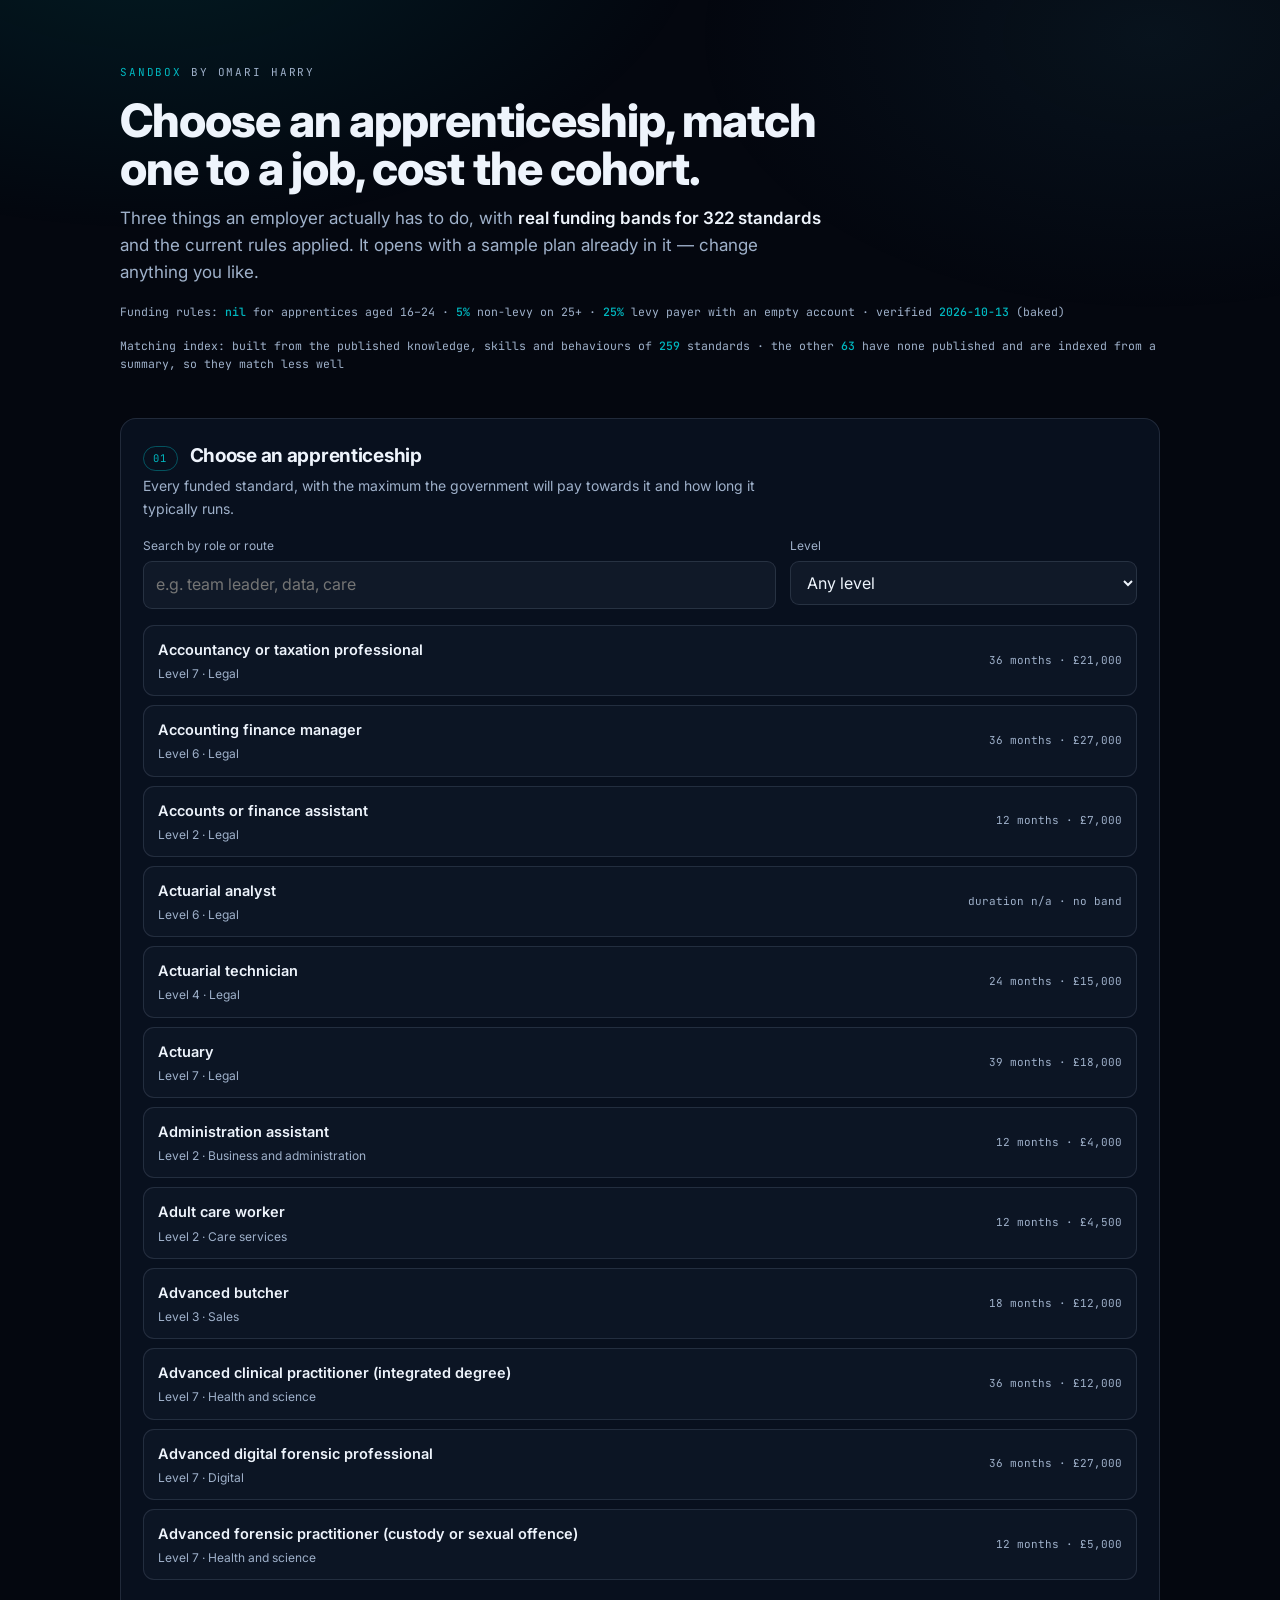
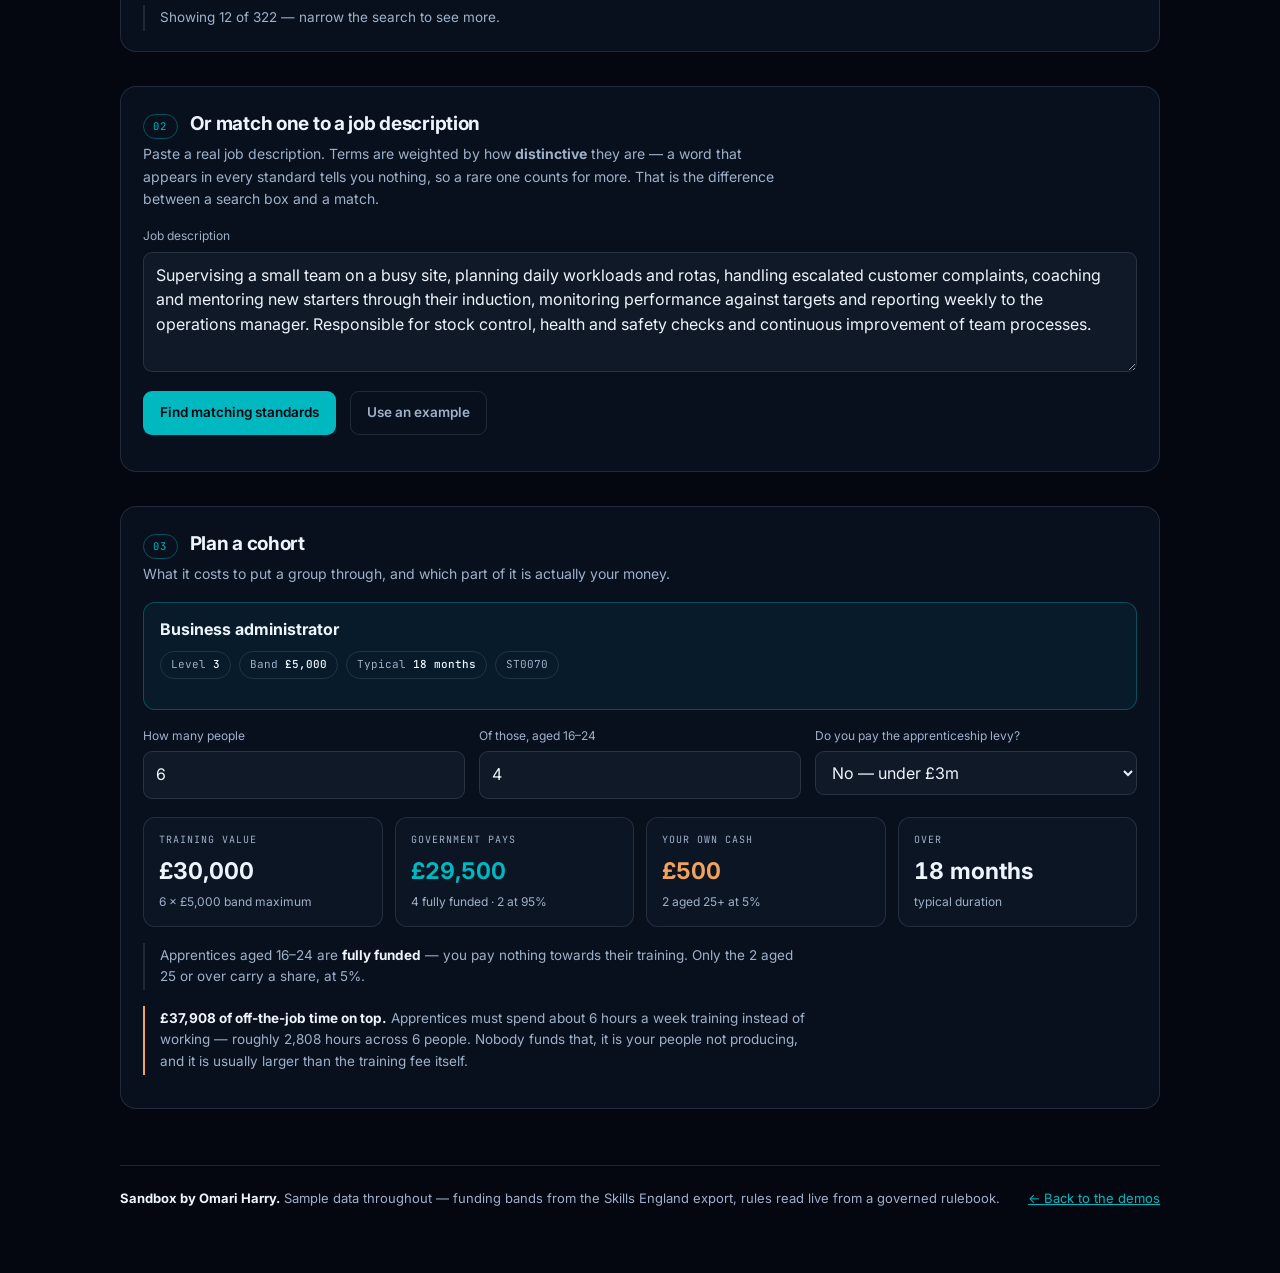
==== sandbox/index.html @ ca0d768c "Sandbox by Omari Harry — choose an apprenticeship, match a JD, cost a cohort Forked from Fundable's " ====
<!doctype html>
<html lang="en-GB">
<head>
<meta charset="utf-8">
<meta name="viewport" content="width=device-width,initial-scale=1">
<title>Sandbox by Omari Harry — choose, match and cost an apprenticeship</title>
<meta name="description" content="Pick an apprenticeship standard, match one to a job description, and cost a cohort. Loaded with sample data — change anything.">
<link rel="icon" href="../assets/fundable-favicon.svg">
<link rel="preconnect" href="https://fonts.googleapis.com">
<link rel="preconnect" href="https://fonts.gstatic.com" crossorigin>
<link href="https://fonts.googleapis.com/css2?family=Inter:wght@300;400;500;600;700;800&family=JetBrains+Mono:wght@400;500&display=swap" rel="stylesheet">
<style>
:root{
  --bg:#04070f; --navy:#0b1426; --cyan:#00B8C0; --cyan-soft:#5fe0e6;
  --blue:#2f7d9c; --ink:#eef4fc; --muted:#9fb1ca; --warm:#f0a35c;
  --line:rgba(159,177,202,.16); --card:rgba(11,20,38,.7);
  --mono:'JetBrains Mono',ui-monospace,Menlo,Consolas,monospace;
}
*{box-sizing:border-box}
body{margin:0;background:var(--bg);color:var(--ink);line-height:1.6;
  font-family:Inter,system-ui,-apple-system,'Segoe UI',sans-serif;-webkit-font-smoothing:antialiased}
body::before{content:'';position:fixed;inset:0;pointer-events:none;z-index:0;
  background:radial-gradient(900px 520px at 12% -10%,rgba(0,184,192,.12),transparent 62%),
             radial-gradient(760px 460px at 90% 4%,rgba(47,125,156,.1),transparent 60%)}
.wrap{position:relative;z-index:1;max-width:1080px;margin:0 auto;padding:0 20px}
a{color:var(--cyan)}

header{padding:64px 0 10px}
.eyebrow{font-family:var(--mono);font-size:11px;letter-spacing:.17em;text-transform:uppercase;
  color:var(--cyan);margin:0 0 14px}
h1{margin:0 0 12px;font-size:clamp(30px,4.8vw,46px);line-height:1.06;font-weight:800;
  letter-spacing:-.02em;text-wrap:balance}
.lede{margin:0;max-width:64ch;color:var(--muted);font-size:clamp(15px,1.8vw,17px)}
.lede b{color:var(--ink);font-weight:600}
.ruleline{margin:16px 0 0;font-family:var(--mono);font-size:11.5px;color:var(--muted)}
.ruleline b{color:var(--cyan);font-weight:500}

.step{margin:34px 0 0;border:1px solid var(--line);border-radius:16px;background:var(--card);
  padding:22px 22px 20px}
.step-h{display:flex;align-items:baseline;gap:12px;margin:0 0 4px;flex-wrap:wrap}
.step-n{font-family:var(--mono);font-size:10.5px;letter-spacing:.12em;color:var(--cyan);
  border:1px solid rgba(0,184,192,.4);border-radius:999px;padding:3px 9px;white-space:nowrap}
.step-h h2{margin:0;font-size:19px;font-weight:700;letter-spacing:-.015em}
.step-sub{margin:0 0 16px;color:var(--muted);font-size:14px;max-width:72ch}

label{display:block;font-size:12px;color:var(--muted);margin:0 0 6px}
input,select,textarea{font:inherit;color:var(--ink);background:rgba(159,177,202,.06);
  border:1px solid var(--line);border-radius:9px;padding:10px 12px;width:100%}
input:focus,select:focus,textarea:focus{outline:2px solid var(--cyan);outline-offset:-1px}
textarea{min-height:120px;resize:vertical;line-height:1.55}
select option{background:var(--navy)}
.row{display:flex;gap:14px;flex-wrap:wrap}
.row>*{flex:1 1 180px}
.btn{font:inherit;font-size:13.5px;font-weight:600;cursor:pointer;border-radius:9px;
  padding:10px 16px;border:1px solid transparent;background:var(--cyan);color:#04070f;width:auto}
.btn:hover{filter:brightness(1.12)}
.btn.ghost{background:none;color:var(--muted);border-color:var(--line)}
.btn.ghost:hover{color:var(--cyan);border-color:var(--cyan)}
:focus-visible{outline:2px solid var(--cyan);outline-offset:2px}

.hits{list-style:none;margin:16px 0 0;padding:0;display:flex;flex-direction:column;gap:9px}
.hit{border:1px solid var(--line);border-radius:11px;padding:12px 14px;background:rgba(159,177,202,.03);
  display:flex;gap:14px;align-items:center;cursor:pointer;text-align:left;width:100%;color:inherit;font:inherit}
.hit:hover{border-color:rgba(0,184,192,.5)}
.hit.on{border-color:var(--cyan);background:rgba(0,184,192,.09)}
.hit .rank{font-family:var(--mono);font-size:11px;color:var(--cyan);width:22px;flex:0 0 auto}
.hit .nm{flex:1;font-weight:600;font-size:14.5px}
.hit .mt{font-family:var(--mono);font-size:11px;color:var(--muted);text-align:right;flex:0 0 auto}
.hit .why{display:block;font-weight:400;font-size:12px;color:var(--muted);margin-top:3px}

.chosen{margin-top:16px;border:1px solid rgba(0,184,192,.34);border-radius:12px;
  background:rgba(0,184,192,.07);padding:14px 16px}
.chosen .t{font-size:16px;font-weight:700}
.chips{display:flex;flex-wrap:wrap;gap:8px;margin-top:9px;padding:0;list-style:none}
.chips li{font-family:var(--mono);font-size:11px;color:var(--muted);border:1px solid var(--line);
  border-radius:999px;padding:4px 10px}
.chips li b{color:var(--ink);font-weight:500}

.figs{display:grid;gap:12px;grid-template-columns:repeat(auto-fit,minmax(160px,1fr));margin-top:18px}
.fig{border:1px solid var(--line);border-radius:12px;padding:14px 15px;background:rgba(159,177,202,.03)}
.fig .k{font-family:var(--mono);font-size:10px;letter-spacing:.1em;text-transform:uppercase;color:var(--muted)}
.fig .v{font-size:23px;font-weight:700;margin-top:5px;font-variant-numeric:tabular-nums}
.fig .s{font-size:12px;color:var(--muted);margin-top:3px}
.fig.cash .v{color:var(--warm)}
.fig.fund .v{color:var(--cyan)}

.note{margin-top:16px;border-left:2px solid var(--line);padding:2px 0 2px 15px;
  color:var(--muted);font-size:13.5px;max-width:74ch}
.note b{color:var(--ink)}
.warn{border-left-color:var(--warm)}
footer{margin:56px 0 64px;padding-top:22px;border-top:1px solid var(--line);
  color:var(--muted);font-size:13px;display:flex;gap:16px;flex-wrap:wrap;justify-content:space-between}
@media (max-width:620px){header{padding:40px 0 6px}.row>*{flex:1 1 100%}}
@media (prefers-reduced-motion:reduce){*{transition:none!important}}
</style>
</head>
<body>
<div class="wrap">

<header>
  <p class="eyebrow">Sandbox <span style="color:var(--muted)">by Omari Harry</span></p>
  <h1>Choose an apprenticeship, match one to a job, cost the cohort.</h1>
  <p class="lede">Three things an employer actually has to do, with <b>real funding bands for
  322 standards</b> and the current rules applied. It opens with a sample plan already in it —
  change anything you like.</p>
  <p class="ruleline" id="ruleline">Loading the funding rulebook…</p>
  <p class="ruleline" id="idxline"></p>
</header>

<!-- ───────────────────────── 1 ───────────────────────── -->
<section class="step">
  <div class="step-h"><span class="step-n">01</span><h2>Choose an apprenticeship</h2></div>
  <p class="step-sub">Every funded standard, with the maximum the government will pay towards it
  and how long it typically runs.</p>
  <div class="row">
    <div style="flex:2 1 300px">
      <label for="q">Search by role or route</label>
      <input id="q" type="search" placeholder="e.g. team leader, data, care" autocomplete="off">
    </div>
    <div>
      <label for="lvl">Level</label>
      <select id="lvl"><option value="">Any level</option></select>
    </div>
  </div>
  <ul class="hits" id="browse"></ul>
</section>

<!-- ───────────────────────── 2 ───────────────────────── -->
<section class="step">
  <div class="step-h"><span class="step-n">02</span><h2>Or match one to a job description</h2></div>
  <p class="step-sub">Paste a real job description. Terms are weighted by how
  <b>distinctive</b> they are — a word that appears in every standard tells you nothing, so a rare
  one counts for more. That is the difference between a search box and a match.</p>
  <label for="jd">Job description</label>
  <textarea id="jd" spellcheck="false"></textarea>
  <div class="row" style="margin-top:12px;flex:0">
    <button class="btn" id="go" style="flex:0 0 auto">Find matching standards</button>
    <button class="btn ghost" id="eg" style="flex:0 0 auto">Use an example</button>
  </div>
  <ul class="hits" id="matches"></ul>
  <p class="note" id="jdnote" style="display:none"></p>
</section>

<!-- ───────────────────────── 3 ───────────────────────── -->
<section class="step">
  <div class="step-h"><span class="step-n">03</span><h2>Plan a cohort</h2></div>
  <p class="step-sub">What it costs to put a group through, and which part of it is actually
  your money.</p>
  <div class="chosen" id="chosen"></div>
  <div class="row" style="margin-top:16px">
    <div>
      <label for="n">How many people</label>
      <input id="n" type="number" min="1" max="200" value="6">
    </div>
    <div>
      <label for="young">Of those, aged 16&ndash;24</label>
      <input id="young" type="number" min="0" max="200" value="4">
    </div>
    <div>
      <label for="payer">Do you pay the apprenticeship levy?</label>
      <select id="payer">
        <option value="levy">Yes &mdash; pay bill over &pound;3m</option>
        <option value="nonlevy" selected>No &mdash; under &pound;3m</option>
      </select>
    </div>
  </div>
  <div class="figs" id="figs"></div>
  <p class="note" id="split"></p>
  <p class="note warn" id="otj"></p>
</section>

<footer>
  <span><b style="color:var(--ink)">Sandbox by Omari Harry.</b> Sample data throughout — funding bands from the Skills England export, rules read live from a governed rulebook.</span>
  <span><a href="../index.html">&larr; Back to the demos</a></span>
</footer>

</div>

<script>
/* ═══════════════════════════════════════════════════════════════════════════
   Three exhibits over one dataset. The standards are baked (they change
   annually); the FUNDING RULES are fetched from the governed rulebook every
   load, because those change with legislation and a figure baked into a page
   is a figure that goes quietly wrong. If the fetch fails the app says which
   numbers it is using rather than pretending.
   ═════════════════════════════════════════════════════════════════════════ */
var $ = function (id) { return document.getElementById(id); };
var fmt = function (n) { return '£' + Math.round(n).toLocaleString('en-GB'); };
var esc = function (s) { return String(s == null ? '' : s)
  .replace(/&/g,'&amp;').replace(/</g,'&lt;').replace(/>/g,'&gt;').replace(/"/g,'&quot;'); };

var STD = [], BY = {}, chosenRef = null;

/* ── funding rules ───────────────────────────────────────────────────────── */
var RULES_URL = 'https://raw.githubusercontent.com/ACGroup21/ACGroup21-ac-funding-data/main/funding-rules.json';
var R = {                       /* offline fallback, verified 2026-10-13 */
  nonLevy25: 0.05,              /* non-levy, apprentice 25+            r.213.2 */
  levyShort25: 0.25,            /* levy payer out of funds, 25+        r.213.1 */
  fullyFundedToAge: 24,         /* nil for 16-24, whoever you are      r.214   */
  asOf: '2026-10-13', src: 'baked'
};

fetch(RULES_URL).then(function (r) { return r.json(); }).then(function (c) {
  var g = function (p) { return p.split('.').reduce(function (a, k) { return a == null ? a : a[k]; }, c); };
  var nl = g('coInvest.employerNonLevyFrom.value'),
      ls = g('coInvest.employerFrom.value'),
      ff = g('coInvest.fullyFundedToAge.value');
  if (isFinite(nl)) R.nonLevy25 = nl;
  if (isFinite(ls)) R.levyShort25 = ls;
  if (isFinite(ff)) R.fullyFundedToAge = ff;
  R.asOf = g('meta.asOf') || R.asOf;
  R.src = 'canonical ' + (g('meta.version') || '');
}).catch(function () { /* keep the fallback */ })
  .then(function () { showRules(); plan(); });

function showRules() {
  $('ruleline').innerHTML =
    'Funding rules: <b>nil</b> for apprentices aged 16&ndash;' + R.fullyFundedToAge +
    ' &middot; <b>' + Math.round(R.nonLevy25 * 100) + '%</b> non-levy on 25+ &middot; <b>' +
    Math.round(R.levyShort25 * 100) + '%</b> levy payer with an empty account &middot; verified <b>' +
    esc(R.asOf) + '</b> (' + esc(R.src) + ')';
}

/* ── load the standards ──────────────────────────────────────────────────── */
fetch('data/standards.json').then(function (r) { return r.json(); }).then(function (d) {
  var s = d.standards;
  STD = Object.keys(s).map(function (k) {
    var o = s[k];
    o._kw = {}; (o.kw || []).forEach(function (w) { o._kw[w] = 1; });
    o._nm = toks((o.name || '') + ' ' + (o.route || ''));
    return o;
  });
  STD.forEach(function (o) { BY[o.ref] = o; });
  buildIdf();
  var k = (d.meta && d.meta.index) || {};
  if (k.from_ksb) $('idxline').innerHTML = 'Matching index: built from the published knowledge, ' +
    'skills and behaviours of <b>' + k.from_ksb + '</b> standards &middot; the other <b>' +
    k.from_summary + '</b> have none published and are indexed from a summary, so they match less well';
  var lv = {}; STD.forEach(function (o) { if (o.level) lv[o.level] = 1; });
  Object.keys(lv).sort().forEach(function (l) {
    var op = document.createElement('option'); op.value = l; op.textContent = 'Level ' + l;
    $('lvl').appendChild(op);
  });
  chosenRef = BY['ST0070'] ? 'ST0070' : STD[0].ref;    /* a sample plan, not an empty page */
  browse(); drawChosen(); plan();
}).catch(function () {
  $('browse').innerHTML = '<li class="note warn">Could not load the standards library.</li>';
});

/* ── tokenising, shared by search and match ──────────────────────────────── */
var STOP = {};
('the and for with you your our this that are will have has from they their them a an of to in on at by as is be or it we us if not can may all any other more most such than then when where which who whom what how into out over under about across per via able role work working job duties responsibilities team teams including include includes ensure ensuring support supporting provide providing deliver delivering experience knowledge skills skill behaviours behaviour required require requirements essential desirable candidate applicant successful opportunity opportunities company business organisation organization employer apprentice apprenticeship level standard training').split(' ')
  .forEach(function (w) { STOP[w] = 1; });
var SUF = ['ings','ing','ies','ers','er','ed','es','s','ly','ment','tion','sion','ance','ence'];

function toks(t) {
  var out = {}, ws = (String(t).toLowerCase().match(/[a-z]{3,}/g)) || [];
  for (var i = 0; i < ws.length; i++) {
    var w = ws[i];
    if (STOP[w]) continue;
    for (var j = 0; j < SUF.length; j++) {
      var s = SUF[j];
      if (w.length - s.length >= 3 && w.slice(-s.length) === s) { w = w.slice(0, -s.length); break; }
    }
    if (w.length >= 3 && !STOP[w]) out[w] = 1;
  }
  return out;
}

/* a term in every standard tells you nothing; a rare one is the whole signal */
var DF = {}, N = 0;
function buildIdf() {
  N = STD.length;
  STD.forEach(function (o) { Object.keys(o._kw).forEach(function (w) { DF[w] = (DF[w] || 0) + 1; }); });
}
function idf(w) { var d = DF[w] || 0; return d ? Math.log(1 + N / d) : 0; }

/* ── 1. browse ───────────────────────────────────────────────────────────── */
function browse() {
  var q = toks($('q').value), qs = Object.keys(q);
  var raw = $('q').value.trim().toLowerCase();
  var lv = $('lvl').value;
  var list = STD.filter(function (o) {
    if (lv && String(o.level) !== lv) return false;
    if (!raw) return true;
    if ((o.name || '').toLowerCase().indexOf(raw) >= 0) return true;
    if ((o.route || '').toLowerCase().indexOf(raw) >= 0) return true;
    return qs.some(function (w) { return o._kw[w]; });
  });
  list.sort(function (a, b) { return (a.name || '').localeCompare(b.name || ''); });
  render('browse', list.slice(0, 12), function (o) {
    return (o.months ? o.months + ' months' : 'duration n/a') + ' · ' + (o.band ? fmt(o.band) : 'no band');
  }, list.length);
}

function render(into, list, meta, total) {
  var el = $(into);
  if (!list.length) { el.innerHTML = '<li class="note">Nothing matches that yet.</li>'; return; }
  el.innerHTML = list.map(function (o, i) {
    return '<li><button class="hit' + (o.ref === chosenRef ? ' on' : '') + '" data-ref="' + esc(o.ref) + '">' +
      (into === 'matches' ? '<span class="rank">' + (i + 1) + '</span>' : '') +
      '<span class="nm">' + esc(o.name) + '<span class="why">Level ' + esc(o.level) +
      ' · ' + esc((o.route || '').split(',')[0]) + (o._why ? '<br>' + o._why : '') + '</span></span>' +
      '<span class="mt">' + meta(o) + '</span></button></li>';
  }).join('') + (total && total > list.length
    ? '<li class="note">Showing ' + list.length + ' of ' + total + ' — narrow the search to see more.</li>' : '');
}

/* ── 2. match ────────────────────────────────────────────────────────────── */
function match() {
  var jd = $('jd').value.trim();
  if (jd.length < 40) {
    $('matches').innerHTML = '';
    $('jdnote').style.display = '';
    $('jdnote').innerHTML = 'Paste a sentence or two more — a few words cannot distinguish 322 standards.';
    return;
  }
  var jt = toks(jd), keys = Object.keys(jt), scored = [];
  STD.forEach(function (o) {
    var hits = 0, weight = 0, nameHits = 0, nameSize = Object.keys(o._nm).length;
    var matched = [];
    for (var i = 0; i < keys.length; i++) {
      var w = keys[i];
      if (o._kw[w]) { hits++; weight += idf(w); matched.push([w, idf(w)]); if (o._nm[w]) nameHits++; }
    }
    /* show the most distinctive terms first — they are the ones doing the work */
    matched.sort(function (a, b) { return b[1] - a[1]; });
    matched = matched.map(function (p) { return p[0]; });
    if (hits < 2) return;                       /* one shared word is a coincidence */
    var nameFrac = nameSize ? nameHits / nameSize : 0;
    /* The role title is weighted x3, not x1. On a team-supervision JD the x1
       version ranked BAKER second: nine hits on handling, customers, stock,
       monitoring and health — generic workplace nouns that fit a bakery, a
       supervisor and a hundred other roles. Operations manager hit fewer terms
       but the ones it hit define the role. Raw term weight cannot tell those
       apart; whether the JD names the role can. */
    /* Normalise by set size. The index is built from each standard's published
       KSBs, so a richly documented role carries ~776 terms and a terse one ~40;
       without this the verbose ones would win on volume rather than fit. sqrt
       rather than a flat divide, so a longer description is still allowed to
       be somewhat more findable — it genuinely is. */
    var norm = Math.sqrt(Object.keys(o._kw).length || 1);
    scored.push({ o: o, score: (weight / norm) * (1 + 3 * nameFrac), hits: hits,
                  nameFrac: nameFrac, terms: matched });
  });
  scored.sort(function (a, b) { return b.score - a.score; });
  /* and only show what is genuinely close to the best answer — a confident JD
     yields one or two, an ambiguous one yields more, which is the honest shape */
  var best = scored.length ? scored[0].score : 0;
  /* 0.72 and three, chosen by running six real JDs rather than tuning on one.
     At 0.65 a supervisor JD surfaced EMBALMER fourth — it scored the same 70%
     as the genuine operations-manager variants off rota, stock and coaching, so
     no title rule separated them; tightening the band did. */
  var top = scored.filter(function (s) { return s.score >= best * 0.72; }).slice(0, 3);
  top.forEach(function (s) {
    s.o._why = 'matched on <b>' + s.terms.slice(0, 4).map(esc).join('</b>, <b>') + '</b>' +
      (s.terms.length > 4 ? ' +' + (s.terms.length - 4) + ' more' : '') +
      (s.nameFrac > 0.3 ? ' · job title fits' : '') +
      /* 63 standards have no published KSBs, so they are indexed from a thin
         summary and match less well. Saying so beats letting a visitor assume
         the ranking knew as much about them as about the rest. */
      (s.o.src === 'summary' ? ' · <i>thin index — no published KSBs</i>' : '');
  });
  render('matches', top.map(function (s) { return s.o; }), function (o) {
    return (o.months ? o.months + ' months' : 'duration n/a') + ' · ' + (o.band ? fmt(o.band) : 'no band');
  });
  $('jdnote').style.display = '';
  $('jdnote').innerHTML = !scored.length
    ? 'Nothing shared enough with this description to rank honestly. That is a real answer — ' +
      'a brief or unusual JD often has no good match.'
    : (top.length === 1
        ? 'One standard stands clear of the other <b>' + (scored.length - 1) + '</b> that share terms with this JD.'
        : 'Showing the <b>' + top.length + '</b> that come close to the best fit, of <b>' + scored.length +
          '</b> sharing at least two distinctive terms. The rest scored under two thirds of the leader, ' +
          'so listing them would pad the answer rather than improve it.') +
      ' Pick one to cost it below.';
}

/* ── 3. plan ─────────────────────────────────────────────────────────────── */
function drawChosen() {
  var o = BY[chosenRef];
  if (!o) { $('chosen').innerHTML = '<span class="muted">Pick a standard above.</span>'; return; }
  $('chosen').innerHTML = '<div class="t">' + esc(o.name) + '</div>' +
    '<ul class="chips"><li>Level <b>' + esc(o.level) + '</b></li>' +
    '<li>Band <b>' + (o.band ? fmt(o.band) : 'n/a') + '</b></li>' +
    '<li>Typical <b>' + (o.months ? o.months + ' months' : 'n/a') + '</b></li>' +
    '<li>' + esc(o.ref) + '</li></ul>';
}

function plan() {
  var o = BY[chosenRef];
  if (!o) return;
  var n = Math.max(1, +$('n').value || 1);
  var young = Math.min(+$('young').value || 0, n);
  var older = n - young;
  var payer = $('payer').value;
  var band = +o.band || 0;

  var total = band * n;
  /* 16-24 are fully funded whoever you are (r.214); only 25+ carry a share, and
     the rate depends on who you are — 25% is the levy-payer-out-of-funds case
     and never applies to a non-levy employer. */
  var rate = (payer === 'nonlevy') ? R.nonLevy25 : R.levyShort25;
  var yourCash = (payer === 'nonlevy') ? band * older * rate : 0;
  var fromLevy = (payer === 'levy') ? total : 0;
  var govt = total - yourCash - fromLevy;

  $('figs').innerHTML =
    fig('Training value', fmt(total), n + ' × ' + fmt(band) + ' band maximum', '') +
    (payer === 'levy'
      ? fig('From your levy', fmt(fromLevy), 'drawn from your account', 'fund')
      : fig('Government pays', fmt(govt), young + ' fully funded · ' + older + ' at ' +
            Math.round((1 - rate) * 100) + '%', 'fund')) +
    fig('Your own cash', yourCash ? fmt(yourCash) : '£0',
        payer === 'levy' ? 'nil while the account covers it'
                         : (older ? older + ' aged 25+ at ' + Math.round(rate * 100) + '%' : 'everyone is 16–24'), 'cash') +
    fig('Over', (o.months || '—') + ' months', 'typical duration', '');

  $('split').innerHTML = payer === 'levy'
    ? 'As a levy payer the band is drawn from your apprenticeship service account, so this costs ' +
      'you no new cash — <b>until the account runs dry</b>, at which point a 25+ apprentice costs you ' +
      Math.round(R.levyShort25 * 100) + '%. Apprentices aged 16–' + R.fullyFundedToAge +
      ' stay fully funded either way.'
    : 'Apprentices aged 16–' + R.fullyFundedToAge + ' are <b>fully funded</b> — you pay nothing towards ' +
      'their training. Only the ' + (older || 'none') + ' aged 25 or over carry a share, at ' +
      Math.round(R.nonLevy25 * 100) + '%.';

  /* the cost nobody funds, and usually the larger one */
  var hrs = 6, weeks = Math.round((o.months || 12) * 4.33);
  var wage = 13.5;
  $('otj').innerHTML = '<b>' + fmt(hrs * weeks * n * wage) + ' of off-the-job time on top.</b> ' +
    'Apprentices must spend about ' + hrs + ' hours a week training instead of working — roughly ' +
    (hrs * weeks * n).toLocaleString() + ' hours across ' + n + ' people. Nobody funds that, it is ' +
    'your people not producing, and it is usually larger than the training fee itself.';
}

function fig(k, v, s, cls) {
  return '<div class="fig ' + cls + '"><div class="k">' + k + '</div>' +
    '<div class="v">' + v + '</div><div class="s">' + s + '</div></div>';
}

/* ── wiring ──────────────────────────────────────────────────────────────── */
$('q').addEventListener('input', browse);
$('lvl').addEventListener('change', browse);
$('go').addEventListener('click', match);
['n', 'young', 'payer'].forEach(function (id) {
  $(id).addEventListener('input', plan); $(id).addEventListener('change', plan);
});
document.addEventListener('click', function (e) {
  var b = e.target.closest ? e.target.closest('.hit') : null;
  if (!b) return;
  chosenRef = b.getAttribute('data-ref');
  document.querySelectorAll('.hit').forEach(function (x) { x.classList.remove('on'); });
  b.classList.add('on');
  drawChosen(); plan();
  $('chosen').scrollIntoView({ block: 'center', behavior: 'smooth' });
});

var EG = 'Supervising a small team on a busy site, planning daily workloads and rotas, ' +
  'handling escalated customer complaints, coaching and mentoring new starters through ' +
  'their induction, monitoring performance against targets and reporting weekly to the ' +
  'operations manager. Responsible for stock control, health and safety checks and ' +
  'continuous improvement of team processes.';
$('eg').addEventListener('click', function () { $('jd').value = EG; match(); });
$('jd').value = EG;                 /* opens with something in it, not a blank box */
</script>
</body>
</html>
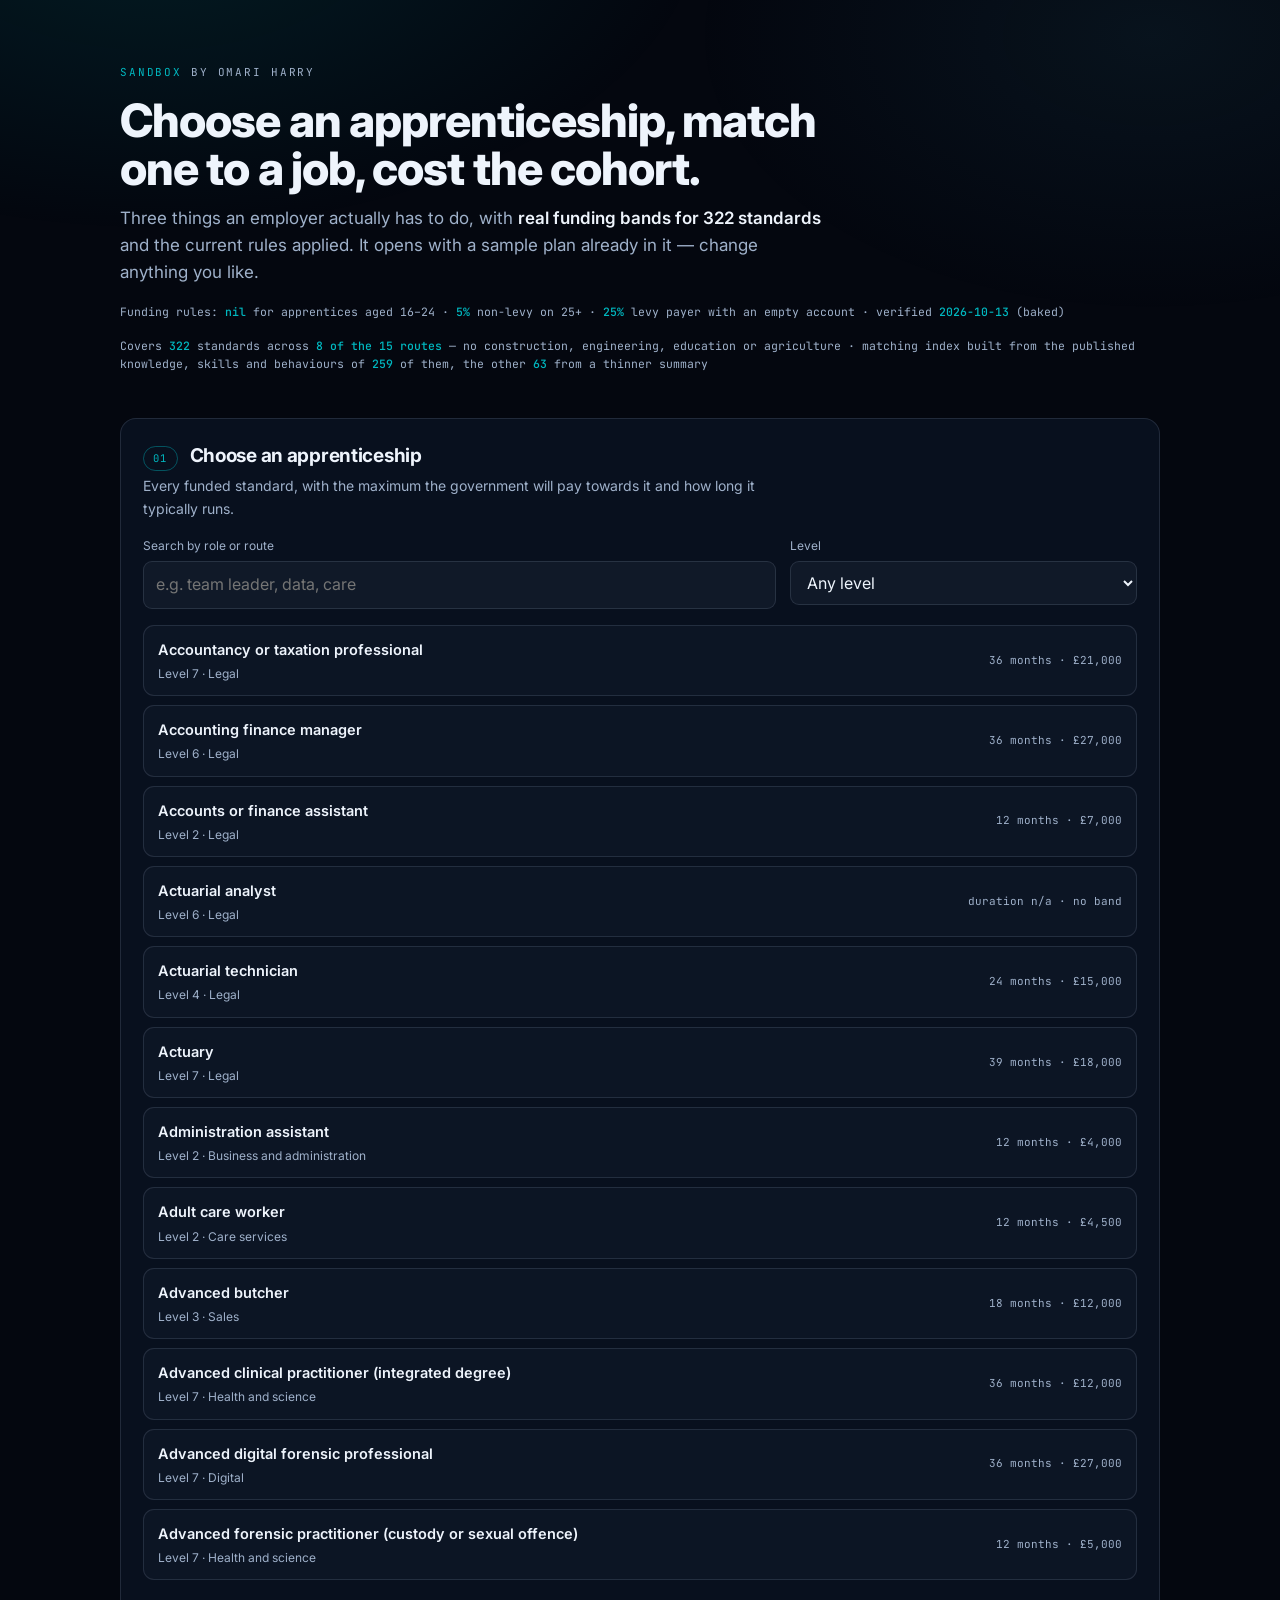
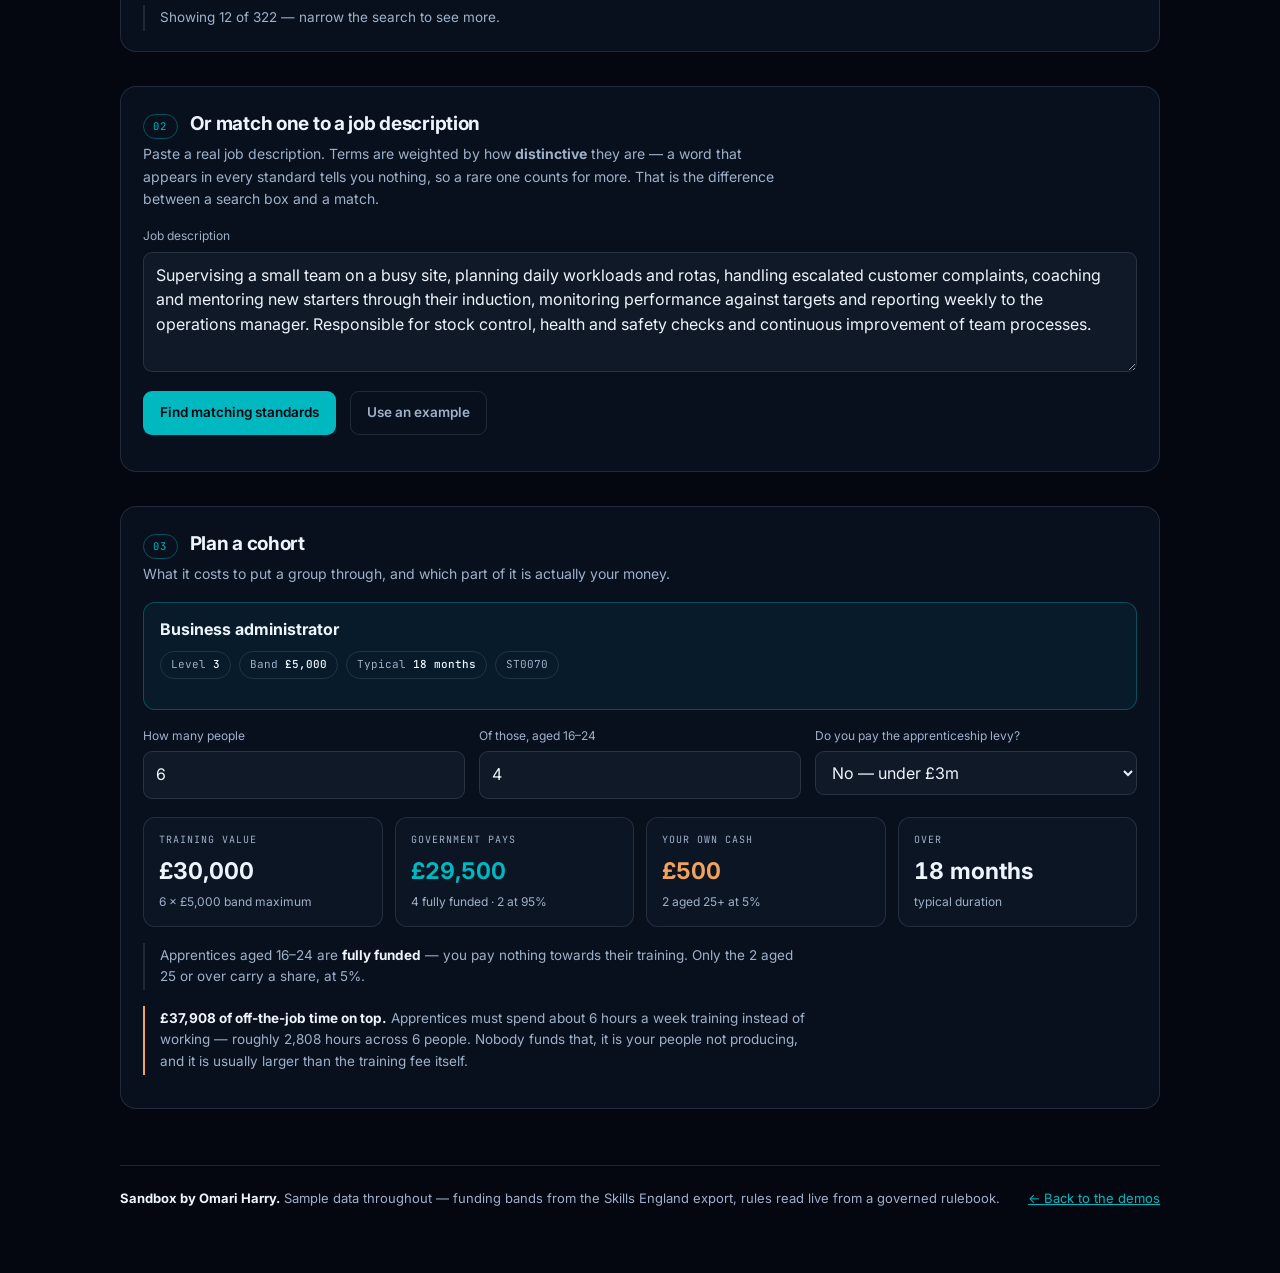
==== commit fd36d0b8: "Two matcher bugs found by testing against messy, realistic JDs Six job descriptions I wrote myself s" ====
--- a/sandbox/index.html
+++ b/sandbox/index.html
@@ -233,9 +233,15 @@
   STD.forEach(function (o) { BY[o.ref] = o; });
   buildIdf();
   var k = (d.meta && d.meta.index) || {};
-  if (k.from_ksb) $('idxline').innerHTML = 'Matching index: built from the published knowledge, ' +
-    'skills and behaviours of <b>' + k.from_ksb + '</b> standards &middot; the other <b>' +
-    k.from_summary + '</b> have none published and are indexed from a summary, so they match less well';
+  if (k.from_ksb) {
+    var routes = {};
+    STD.forEach(function (o) { routes[(o.route || '').split(',')[0].trim()] = 1; });
+    $('idxline').innerHTML = 'Covers <b>' + STD.length + '</b> standards across <b>' +
+      Object.keys(routes).length + ' of the 15 routes</b> — no construction, engineering, ' +
+      'education or agriculture &middot; matching index built from the published knowledge, skills ' +
+      'and behaviours of <b>' + k.from_ksb + '</b> of them, the other <b>' + k.from_summary +
+      '</b> from a thinner summary';
+  }
   var lv = {}; STD.forEach(function (o) { if (o.level) lv[o.level] = 1; });
   Object.keys(lv).sort().forEach(function (l) {
     var op = document.createElement('option'); op.value = l; op.textContent = 'Level ' + l;
@@ -339,7 +345,11 @@
        without this the verbose ones would win on volume rather than fit. sqrt
        rather than a flat divide, so a longer description is still allowed to
        be somewhat more findable — it genuinely is. */
-    var norm = Math.sqrt(Object.keys(o._kw).length || 1);
+    /* Floored. Without the floor, the 63 standards indexed from a thin summary
+       — some only three terms long — were dividing by sqrt(3) and beating
+       properly documented ones on two incidental hits. An index being short is
+       not evidence of a better fit. */
+    var norm = Math.sqrt(Math.max(Object.keys(o._kw).length || 1, 80));
     scored.push({ o: o, score: (weight / norm) * (1 + 3 * nameFrac), hits: hits,
                   nameFrac: nameFrac, terms: matched });
   });
@@ -347,6 +357,11 @@
   /* and only show what is genuinely close to the best answer — a confident JD
      yields one or two, an ambiguous one yields more, which is the honest shape */
   var best = scored.length ? scored[0].score : 0;
+  /* An absolute floor as well as a relative one. This library holds 8 of the 15
+     routes — no construction, engineering, education or agriculture — so for a
+     bricklayer or a groundworker the right answer is not in here at all. Ranking
+     the least-bad of a bad set would look like an answer. */
+  var WEAK = 1.1;
   /* 0.72 and three, chosen by running six real JDs rather than tuning on one.
      At 0.65 a supervisor JD surfaced EMBALMER fourth — it scored the same 70%
      as the genuine operations-manager variants off rota, stock and coaching, so
@@ -365,6 +380,16 @@
     return (o.months ? o.months + ' months' : 'duration n/a') + ' · ' + (o.band ? fmt(o.band) : 'no band');
   });
   $('jdnote').style.display = '';
+  if (best && best < WEAK) {
+    $('matches').innerHTML = '';
+    $('jdnote').style.display = '';
+    $('jdnote').innerHTML = '<b>No good match for this one.</b> Nothing scored well enough to ' +
+      'put forward honestly. That is usually one of two things: the role sits in a route this ' +
+      'library does not carry — it holds <b>8 of the 15</b>, with no construction, engineering, ' +
+      'education or agriculture — or the description leans on tools and acronyms rather than the ' +
+      'work itself, which is what standards are written in.';
+    return;
+  }
   $('jdnote').innerHTML = !scored.length
     ? 'Nothing shared enough with this description to rank honestly. That is a real answer — ' +
       'a brief or unusual JD often has no good match.'
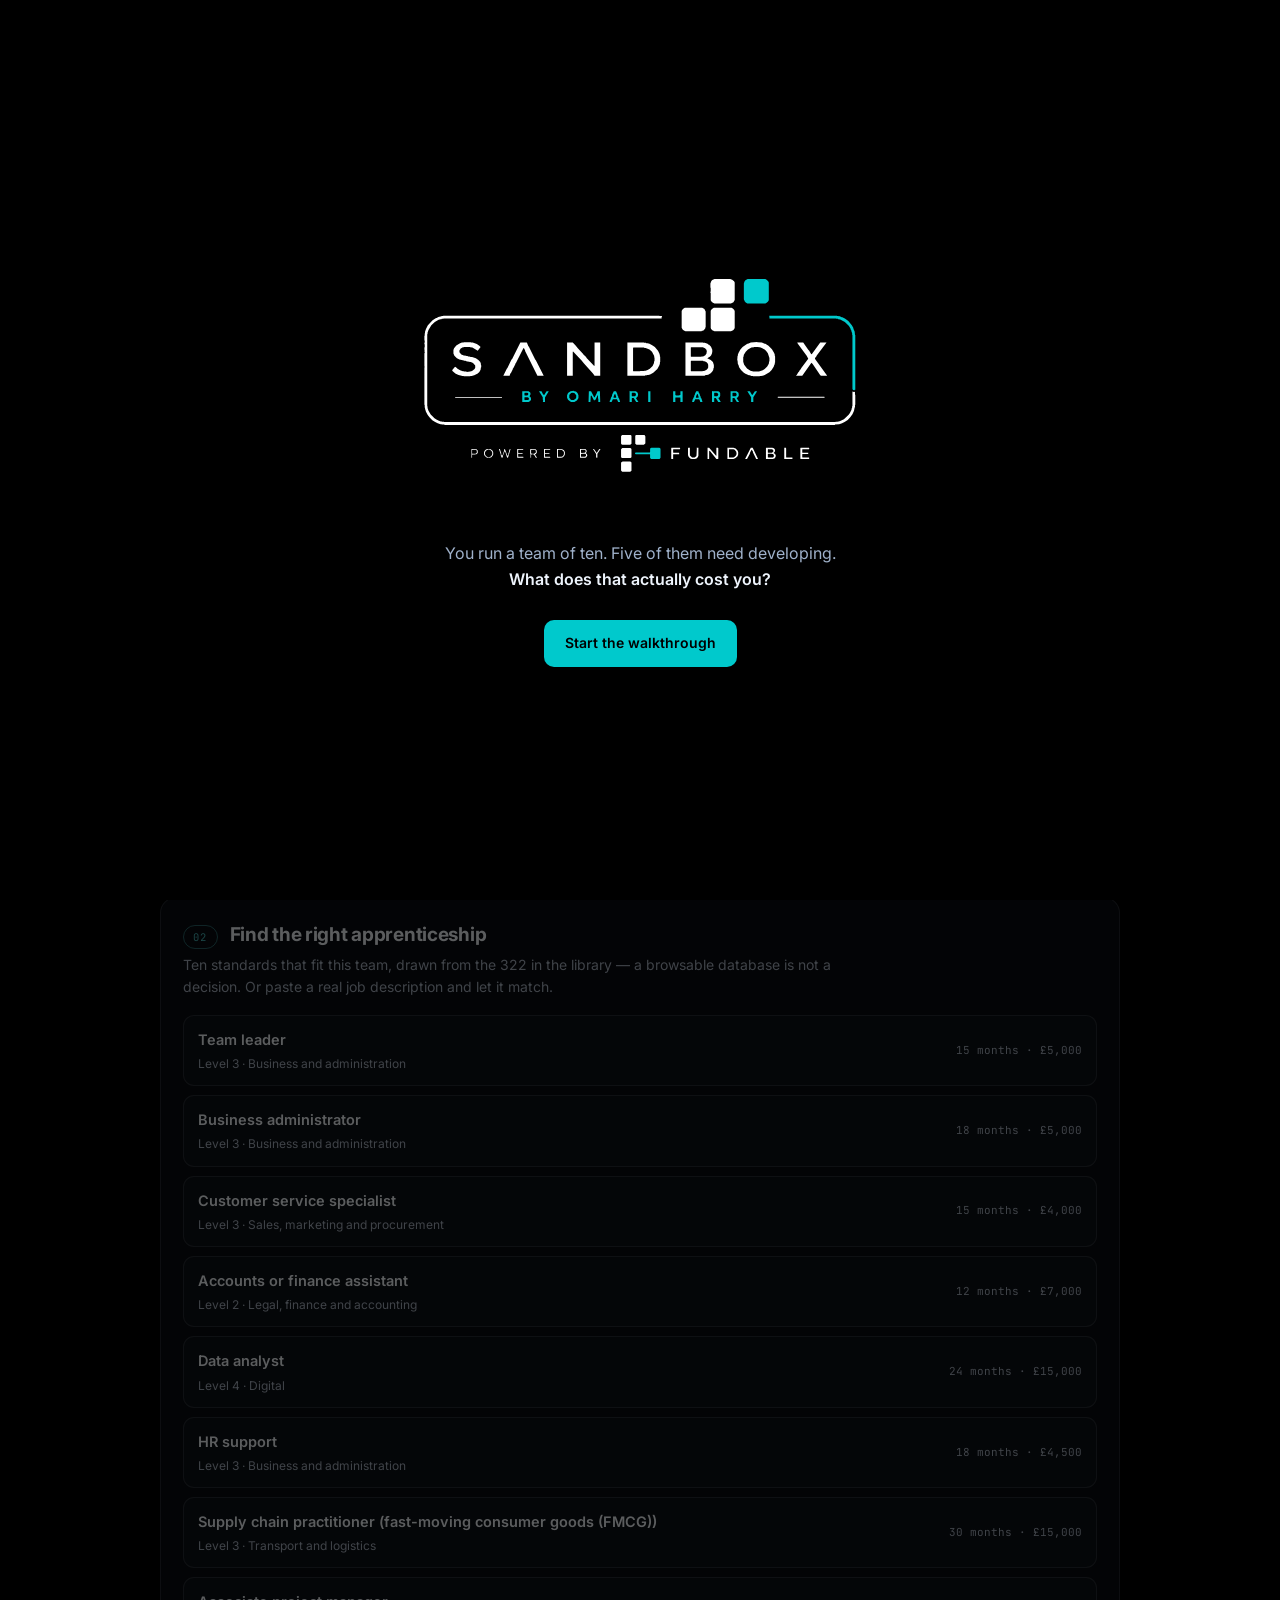
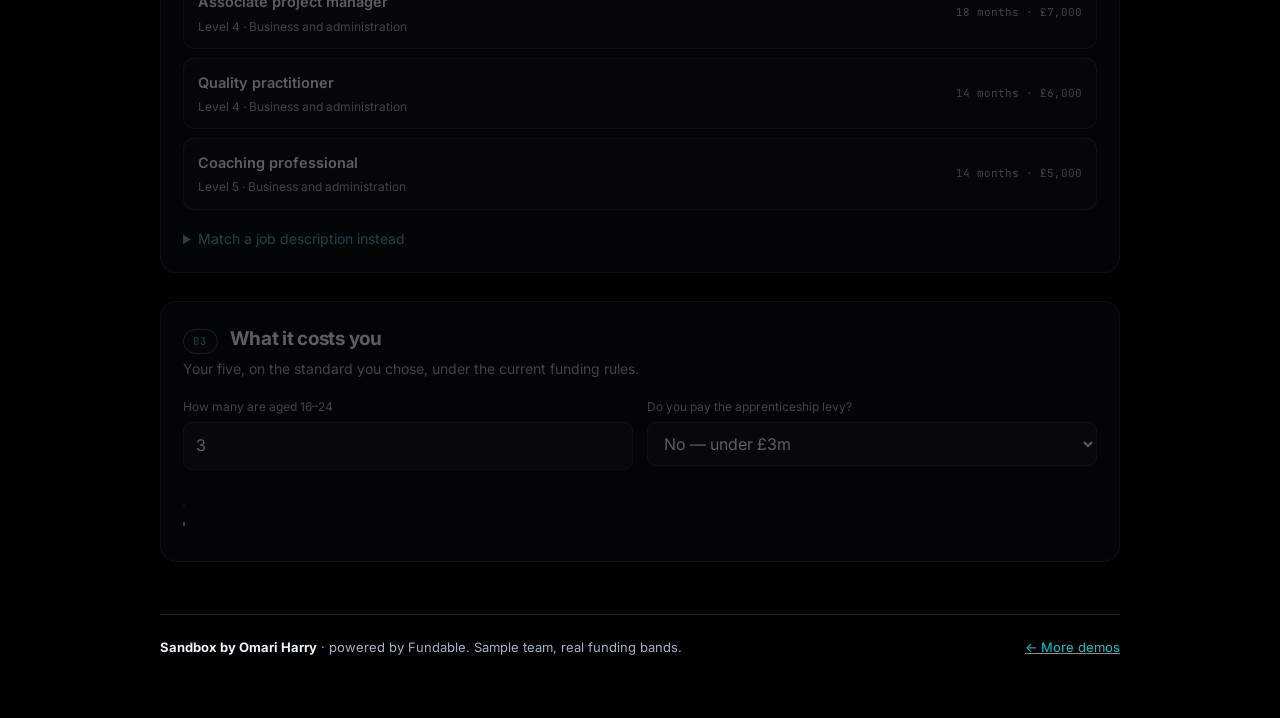
==== commit 779c94d5: "Sandbox: replace the three panels with a guided journey The three-panel version worked but had no st" ====
--- a/sandbox/index.html
+++ b/sandbox/index.html
@@ -3,225 +3,243 @@
 <head>
 <meta charset="utf-8">
 <meta name="viewport" content="width=device-width,initial-scale=1">
-<title>Sandbox by Omari Harry — choose, match and cost an apprenticeship</title>
-<meta name="description" content="Pick an apprenticeship standard, match one to a job description, and cost a cohort. Loaded with sample data — change anything.">
+<title>Sandbox by Omari Harry — develop a team, costed properly</title>
+<meta name="description" content="You run a team of ten. Five need developing. Walk through choosing them, finding the right apprenticeship and costing it — on real funding bands.">
 <link rel="icon" href="../assets/fundable-favicon.svg">
 <link rel="preconnect" href="https://fonts.googleapis.com">
 <link rel="preconnect" href="https://fonts.gstatic.com" crossorigin>
 <link href="https://fonts.googleapis.com/css2?family=Inter:wght@300;400;500;600;700;800&family=JetBrains+Mono:wght@400;500&display=swap" rel="stylesheet">
 <style>
 :root{
-  --bg:#04070f; --navy:#0b1426; --cyan:#00B8C0; --cyan-soft:#5fe0e6;
-  --blue:#2f7d9c; --ink:#eef4fc; --muted:#9fb1ca; --warm:#f0a35c;
-  --line:rgba(159,177,202,.16); --card:rgba(11,20,38,.7);
+  /* cyan lifted from the logo file so the page and the mark cannot drift apart */
+  --bg:#000000; --cyan:#00C9CC; --cyan-dim:rgba(0,201,204,.5);
+  --ink:#eef4fc; --muted:#9fb1ca; --warm:#f0a35c;
+  --line:rgba(159,177,202,.17); --card:rgba(11,20,38,.55);
   --mono:'JetBrains Mono',ui-monospace,Menlo,Consolas,monospace;
 }
 *{box-sizing:border-box}
 body{margin:0;background:var(--bg);color:var(--ink);line-height:1.6;
   font-family:Inter,system-ui,-apple-system,'Segoe UI',sans-serif;-webkit-font-smoothing:antialiased}
+/* kept subtle: the logo sits on true black, so a strong wash would make the
+   mark look like it is floating on a different surface to the page */
 body::before{content:'';position:fixed;inset:0;pointer-events:none;z-index:0;
-  background:radial-gradient(900px 520px at 12% -10%,rgba(0,184,192,.12),transparent 62%),
-             radial-gradient(760px 460px at 90% 4%,rgba(47,125,156,.1),transparent 60%)}
-.wrap{position:relative;z-index:1;max-width:1080px;margin:0 auto;padding:0 20px}
+  background:radial-gradient(900px 520px at 12% -12%,rgba(0,201,204,.09),transparent 62%)}
+.wrap{position:relative;z-index:1;max-width:1000px;margin:0 auto;padding:0 20px}
 a{color:var(--cyan)}
 
-header{padding:64px 0 10px}
-.eyebrow{font-family:var(--mono);font-size:11px;letter-spacing:.17em;text-transform:uppercase;
-  color:var(--cyan);margin:0 0 14px}
-h1{margin:0 0 12px;font-size:clamp(30px,4.8vw,46px);line-height:1.06;font-weight:800;
+/* ── splash ───────────────────────────────────────────────────────────── */
+#splash{position:fixed;inset:0;z-index:50;background:#000;display:flex;
+  flex-direction:column;align-items:center;justify-content:center;gap:28px;padding:24px;
+  transition:opacity .5s ease,visibility .5s}
+#splash.gone{opacity:0;visibility:hidden}
+#splash img{width:min(560px,88vw);height:auto;animation:rise .9s cubic-bezier(.2,.7,.3,1) both}
+#splash .tag{color:var(--muted);font-size:16px;text-align:center;max-width:44ch;margin:0;
+  animation:rise .9s .25s cubic-bezier(.2,.7,.3,1) both}
+#splash .tag b{color:var(--ink);font-weight:600}
+#enter{animation:rise .9s .45s cubic-bezier(.2,.7,.3,1) both}
+@keyframes rise{from{opacity:0;transform:translateY(14px)}to{opacity:1;transform:none}}
+@media (prefers-reduced-motion:reduce){#splash img,#splash .tag,#enter{animation:none}#splash{transition:none}}
+
+/* ── chrome ───────────────────────────────────────────────────────────── */
+.topbar{display:flex;align-items:center;justify-content:space-between;gap:20px;
+  padding:20px 0 0;flex-wrap:wrap}
+.topbar img{height:54px;width:auto}
+.ruleline{font-family:var(--mono);font-size:11px;color:var(--muted);margin:0;text-align:right;max-width:60ch}
+.ruleline b{color:var(--cyan);font-weight:500}
+
+header{padding:32px 0 4px}
+h1{margin:0 0 12px;font-size:clamp(28px,4.4vw,44px);line-height:1.08;font-weight:800;
   letter-spacing:-.02em;text-wrap:balance}
-.lede{margin:0;max-width:64ch;color:var(--muted);font-size:clamp(15px,1.8vw,17px)}
+h1 em{font-style:normal;color:var(--cyan)}
+.lede{margin:0;max-width:62ch;color:var(--muted);font-size:clamp(15px,1.8vw,17px)}
 .lede b{color:var(--ink);font-weight:600}
-.ruleline{margin:16px 0 0;font-family:var(--mono);font-size:11.5px;color:var(--muted)}
-.ruleline b{color:var(--cyan);font-weight:500}
-
-.step{margin:34px 0 0;border:1px solid var(--line);border-radius:16px;background:var(--card);
-  padding:22px 22px 20px}
+
+/* ── steps ────────────────────────────────────────────────────────────── */
+.step{margin:28px 0 0;border:1px solid var(--line);border-radius:16px;background:var(--card);
+  padding:22px;transition:opacity .35s}
+.step.locked{opacity:.38;pointer-events:none;filter:grayscale(.45)}
 .step-h{display:flex;align-items:baseline;gap:12px;margin:0 0 4px;flex-wrap:wrap}
 .step-n{font-family:var(--mono);font-size:10.5px;letter-spacing:.12em;color:var(--cyan);
-  border:1px solid rgba(0,184,192,.4);border-radius:999px;padding:3px 9px;white-space:nowrap}
+  border:1px solid var(--cyan-dim);border-radius:999px;padding:3px 9px;white-space:nowrap}
 .step-h h2{margin:0;font-size:19px;font-weight:700;letter-spacing:-.015em}
 .step-sub{margin:0 0 16px;color:var(--muted);font-size:14px;max-width:72ch}
+
+/* ── the team ─────────────────────────────────────────────────────────── */
+.team{display:grid;gap:10px;grid-template-columns:repeat(auto-fill,minmax(212px,1fr))}
+.person{display:flex;flex-direction:column;gap:2px;text-align:left;font:inherit;color:inherit;
+  background:rgba(159,177,202,.04);border:1px solid var(--line);border-radius:12px;
+  padding:12px 13px;cursor:pointer;width:100%}
+.person:hover{border-color:var(--cyan-dim)}
+.person.on{border-color:var(--cyan);background:rgba(0,201,204,.1)}
+.pname{font-weight:700;font-size:14.5px}
+.person.on .pname{color:var(--cyan)}
+.prole{font-size:12.5px;color:var(--muted)}
+.pnote{font-size:12px;color:var(--muted);opacity:.8;margin-top:3px;line-height:1.45}
+.count{margin:14px 0 0;font-size:14px;color:var(--muted)}
+.count b{color:var(--ink)}
+
+/* ── lists ────────────────────────────────────────────────────────────── */
+.hits{list-style:none;margin:14px 0 0;padding:0;display:flex;flex-direction:column;gap:9px}
+.hit{border:1px solid var(--line);border-radius:11px;padding:12px 14px;background:rgba(159,177,202,.03);
+  display:flex;gap:14px;align-items:center;cursor:pointer;text-align:left;width:100%;color:inherit;font:inherit}
+.hit:hover{border-color:var(--cyan-dim)}
+.hit.on{border-color:var(--cyan);background:rgba(0,201,204,.09)}
+.hit .nm{flex:1;font-weight:600;font-size:14.5px}
+.hit .mt{font-family:var(--mono);font-size:11px;color:var(--muted);text-align:right;flex:0 0 auto}
+.hit .why{display:block;font-weight:400;font-size:12px;color:var(--muted);margin-top:3px}
 
 label{display:block;font-size:12px;color:var(--muted);margin:0 0 6px}
 input,select,textarea{font:inherit;color:var(--ink);background:rgba(159,177,202,.06);
   border:1px solid var(--line);border-radius:9px;padding:10px 12px;width:100%}
 input:focus,select:focus,textarea:focus{outline:2px solid var(--cyan);outline-offset:-1px}
-textarea{min-height:120px;resize:vertical;line-height:1.55}
-select option{background:var(--navy)}
+textarea{min-height:104px;resize:vertical;line-height:1.55}
 .row{display:flex;gap:14px;flex-wrap:wrap}
 .row>*{flex:1 1 180px}
-.btn{font:inherit;font-size:13.5px;font-weight:600;cursor:pointer;border-radius:9px;
-  padding:10px 16px;border:1px solid transparent;background:var(--cyan);color:#04070f;width:auto}
-.btn:hover{filter:brightness(1.12)}
+.btn{font:inherit;font-size:14px;font-weight:600;cursor:pointer;border-radius:10px;
+  padding:11px 20px;border:1px solid transparent;background:var(--cyan);color:#000;width:auto}
+.btn:hover{filter:brightness(1.1)}
 .btn.ghost{background:none;color:var(--muted);border-color:var(--line)}
 .btn.ghost:hover{color:var(--cyan);border-color:var(--cyan)}
-:focus-visible{outline:2px solid var(--cyan);outline-offset:2px}
-
-.hits{list-style:none;margin:16px 0 0;padding:0;display:flex;flex-direction:column;gap:9px}
-.hit{border:1px solid var(--line);border-radius:11px;padding:12px 14px;background:rgba(159,177,202,.03);
-  display:flex;gap:14px;align-items:center;cursor:pointer;text-align:left;width:100%;color:inherit;font:inherit}
-.hit:hover{border-color:rgba(0,184,192,.5)}
-.hit.on{border-color:var(--cyan);background:rgba(0,184,192,.09)}
-.hit .rank{font-family:var(--mono);font-size:11px;color:var(--cyan);width:22px;flex:0 0 auto}
-.hit .nm{flex:1;font-weight:600;font-size:14.5px}
-.hit .mt{font-family:var(--mono);font-size:11px;color:var(--muted);text-align:right;flex:0 0 auto}
-.hit .why{display:block;font-weight:400;font-size:12px;color:var(--muted);margin-top:3px}
-
-.chosen{margin-top:16px;border:1px solid rgba(0,184,192,.34);border-radius:12px;
-  background:rgba(0,184,192,.07);padding:14px 16px}
-.chosen .t{font-size:16px;font-weight:700}
-.chips{display:flex;flex-wrap:wrap;gap:8px;margin-top:9px;padding:0;list-style:none}
-.chips li{font-family:var(--mono);font-size:11px;color:var(--muted);border:1px solid var(--line);
-  border-radius:999px;padding:4px 10px}
-.chips li b{color:var(--ink);font-weight:500}
-
-.figs{display:grid;gap:12px;grid-template-columns:repeat(auto-fit,minmax(160px,1fr));margin-top:18px}
+:focus-visible{outline:2px solid var(--cyan);outline-offset:3px}
+
+.figs{display:grid;gap:12px;grid-template-columns:repeat(auto-fit,minmax(172px,1fr));margin-top:18px}
 .fig{border:1px solid var(--line);border-radius:12px;padding:14px 15px;background:rgba(159,177,202,.03)}
 .fig .k{font-family:var(--mono);font-size:10px;letter-spacing:.1em;text-transform:uppercase;color:var(--muted)}
-.fig .v{font-size:23px;font-weight:700;margin-top:5px;font-variant-numeric:tabular-nums}
-.fig .s{font-size:12px;color:var(--muted);margin-top:3px}
+.fig .v{font-size:22px;font-weight:700;margin-top:5px;font-variant-numeric:tabular-nums;line-height:1.22}
+.fig .s{font-size:12px;color:var(--muted);margin-top:4px}
 .fig.cash .v{color:var(--warm)}
 .fig.fund .v{color:var(--cyan)}
-
-.note{margin-top:16px;border-left:2px solid var(--line);padding:2px 0 2px 15px;
+.fig.who .v{font-size:15px;font-weight:600;color:var(--cyan)}
+
+.note{margin-top:15px;border-left:2px solid var(--line);padding:2px 0 2px 15px;
   color:var(--muted);font-size:13.5px;max-width:74ch}
 .note b{color:var(--ink)}
 .warn{border-left-color:var(--warm)}
-footer{margin:56px 0 64px;padding-top:22px;border-top:1px solid var(--line);
+footer{margin:52px 0 60px;padding-top:22px;border-top:1px solid var(--line);
   color:var(--muted);font-size:13px;display:flex;gap:16px;flex-wrap:wrap;justify-content:space-between}
-@media (max-width:620px){header{padding:40px 0 6px}.row>*{flex:1 1 100%}}
-@media (prefers-reduced-motion:reduce){*{transition:none!important}}
+footer b{color:var(--ink)}
+@media (max-width:620px){.row>*{flex:1 1 100%}.ruleline{text-align:left}.topbar img{height:42px}}
 </style>
 </head>
 <body>
+
+<div id="splash">
+  <img src="../assets/sandbox-logo-transparent.svg" alt="Sandbox by Omari Harry, powered by Fundable">
+  <p class="tag">You run a team of ten. Five of them need developing.<br>
+    <b>What does that actually cost you?</b></p>
+  <button class="btn" id="enter">Start the walkthrough</button>
+</div>
+
 <div class="wrap">
 
-<header>
-  <p class="eyebrow">Sandbox <span style="color:var(--muted)">by Omari Harry</span></p>
-  <h1>Choose an apprenticeship, match one to a job, cost the cohort.</h1>
-  <p class="lede">Three things an employer actually has to do, with <b>real funding bands for
-  322 standards</b> and the current rules applied. It opens with a sample plan already in it —
-  change anything you like.</p>
-  <p class="ruleline" id="ruleline">Loading the funding rulebook…</p>
-  <p class="ruleline" id="idxline"></p>
-</header>
-
-<!-- ───────────────────────── 1 ───────────────────────── -->
-<section class="step">
-  <div class="step-h"><span class="step-n">01</span><h2>Choose an apprenticeship</h2></div>
-  <p class="step-sub">Every funded standard, with the maximum the government will pay towards it
-  and how long it typically runs.</p>
-  <div class="row">
-    <div style="flex:2 1 300px">
-      <label for="q">Search by role or route</label>
-      <input id="q" type="search" placeholder="e.g. team leader, data, care" autocomplete="off">
-    </div>
+  <div class="topbar">
+    <img src="../assets/sandbox-logo-transparent.svg" alt="Sandbox by Omari Harry">
     <div>
-      <label for="lvl">Level</label>
-      <select id="lvl"><option value="">Any level</option></select>
+      <p class="ruleline" id="ruleline">Loading the funding rulebook…</p>
+      <p class="ruleline" id="idxline"></p>
     </div>
   </div>
-  <ul class="hits" id="browse"></ul>
-</section>
-
-<!-- ───────────────────────── 2 ───────────────────────── -->
-<section class="step">
-  <div class="step-h"><span class="step-n">02</span><h2>Or match one to a job description</h2></div>
-  <p class="step-sub">Paste a real job description. Terms are weighted by how
-  <b>distinctive</b> they are — a word that appears in every standard tells you nothing, so a rare
-  one counts for more. That is the difference between a search box and a match.</p>
-  <label for="jd">Job description</label>
-  <textarea id="jd" spellcheck="false"></textarea>
-  <div class="row" style="margin-top:12px;flex:0">
-    <button class="btn" id="go" style="flex:0 0 auto">Find matching standards</button>
-    <button class="btn ghost" id="eg" style="flex:0 0 auto">Use an example</button>
-  </div>
-  <ul class="hits" id="matches"></ul>
-  <p class="note" id="jdnote" style="display:none"></p>
-</section>
-
-<!-- ───────────────────────── 3 ───────────────────────── -->
-<section class="step">
-  <div class="step-h"><span class="step-n">03</span><h2>Plan a cohort</h2></div>
-  <p class="step-sub">What it costs to put a group through, and which part of it is actually
-  your money.</p>
-  <div class="chosen" id="chosen"></div>
-  <div class="row" style="margin-top:16px">
-    <div>
-      <label for="n">How many people</label>
-      <input id="n" type="number" min="1" max="200" value="6">
+
+  <header>
+    <h1>Five of your team need developing. <em>What does it cost?</em></h1>
+    <p class="lede">Three steps, on <b>real funding bands</b> and the rules as they stand today.
+    Pick your five and every figure below follows them.</p>
+  </header>
+
+  <section class="step" id="s1">
+    <div class="step-h"><span class="step-n">01</span><h2>Choose who to develop</h2></div>
+    <p class="step-sub">Your team of ten. Pick the five you would put through &mdash;
+    <b>you choose, not the tool</b>. Working out who has potential is a judgement an employer makes;
+    software pretending to do it would be a feature that does not exist.</p>
+    <div class="team" id="team"></div>
+    <p class="count" id="teamCount"></p>
+  </section>
+
+  <section class="step locked" id="s2">
+    <div class="step-h"><span class="step-n">02</span><h2>Find the right apprenticeship</h2></div>
+    <p class="step-sub">Ten standards that fit this team, drawn from the 322 in the library &mdash;
+    a browsable database is not a decision. Or paste a real job description and let it match.</p>
+    <ul class="hits" id="shortlist"></ul>
+    <details style="margin-top:18px">
+      <summary style="cursor:pointer;color:var(--cyan);font-size:14px">Match a job description instead</summary>
+      <p class="step-sub" style="margin-top:12px">Terms are weighted by how <b>distinctive</b> they are
+      &mdash; a word in every standard tells you nothing. Every result shows what it matched on.</p>
+      <label for="jd">Job description</label>
+      <textarea id="jd" spellcheck="false"></textarea>
+      <div class="row" style="margin-top:12px;flex:0">
+        <button class="btn" id="go" style="flex:0 0 auto">Find matching standards</button>
+        <button class="btn ghost" id="eg" style="flex:0 0 auto">Use an example</button>
+      </div>
+      <ul class="hits" id="matches"></ul>
+      <p class="note" id="jdnote" style="display:none"></p>
+    </details>
+  </section>
+
+  <section class="step locked" id="s4">
+    <div class="step-h"><span class="step-n">03</span><h2>What it costs you</h2></div>
+    <p class="step-sub">Your five, on the standard you chose, under the current funding rules.</p>
+    <div class="row">
+      <div>
+        <label for="jyoung">How many are aged 16&ndash;24</label>
+        <input id="jyoung" type="number" min="0" max="20" value="3">
+      </div>
+      <div>
+        <label for="jpayer">Do you pay the apprenticeship levy?</label>
+        <select id="jpayer">
+          <option value="levy">Yes &mdash; pay bill over &pound;3m</option>
+          <option value="nonlevy" selected>No &mdash; under &pound;3m</option>
+        </select>
+      </div>
     </div>
-    <div>
-      <label for="young">Of those, aged 16&ndash;24</label>
-      <input id="young" type="number" min="0" max="200" value="4">
-    </div>
-    <div>
-      <label for="payer">Do you pay the apprenticeship levy?</label>
-      <select id="payer">
-        <option value="levy">Yes &mdash; pay bill over &pound;3m</option>
-        <option value="nonlevy" selected>No &mdash; under &pound;3m</option>
-      </select>
-    </div>
-  </div>
-  <div class="figs" id="figs"></div>
-  <p class="note" id="split"></p>
-  <p class="note warn" id="otj"></p>
-</section>
-
-<footer>
-  <span><b style="color:var(--ink)">Sandbox by Omari Harry.</b> Sample data throughout — funding bands from the Skills England export, rules read live from a governed rulebook.</span>
-  <span><a href="../index.html">&larr; Back to the demos</a></span>
-</footer>
+    <div class="figs" id="jfigs"></div>
+    <p class="note" id="jsplit"></p>
+    <p class="note warn" id="jotj"></p>
+  </section>
+
+  <footer>
+    <span><b>Sandbox by Omari Harry</b> &middot; powered by Fundable. Sample team, real funding bands.</span>
+    <span><a href="../index.html">&larr; More demos</a></span>
+  </footer>
 
 </div>
 
 <script>
-/* ═══════════════════════════════════════════════════════════════════════════
-   Three exhibits over one dataset. The standards are baked (they change
-   annually); the FUNDING RULES are fetched from the governed rulebook every
-   load, because those change with legislation and a figure baked into a page
-   is a figure that goes quietly wrong. If the fetch fails the app says which
-   numbers it is using rather than pretending.
-   ═════════════════════════════════════════════════════════════════════════ */
 var $ = function (id) { return document.getElementById(id); };
 var fmt = function (n) { return '£' + Math.round(n).toLocaleString('en-GB'); };
 var esc = function (s) { return String(s == null ? '' : s)
   .replace(/&/g,'&amp;').replace(/</g,'&lt;').replace(/>/g,'&gt;').replace(/"/g,'&quot;'); };
-
-var STD = [], BY = {}, chosenRef = null;
-
-/* ── funding rules ───────────────────────────────────────────────────────── */
+function fig(k, v, s, cls) {
+  return '<div class="fig ' + (cls || '') + '"><div class="k">' + k + '</div>' +
+    '<div class="v">' + v + '</div><div class="s">' + s + '</div></div>';
+}
+var STD = [], BY = {};
+
+$('enter').addEventListener('click', function () {
+  $('splash').classList.add('gone');
+  setTimeout(function () { $('s1').scrollIntoView({ block: 'start', behavior: 'smooth' }); }, 220);
+});
+
+/* ── funding rules, read live rather than baked ──────────────────────────── */
 var RULES_URL = 'https://raw.githubusercontent.com/ACGroup21/ACGroup21-ac-funding-data/main/funding-rules.json';
-var R = {                       /* offline fallback, verified 2026-10-13 */
-  nonLevy25: 0.05,              /* non-levy, apprentice 25+            r.213.2 */
-  levyShort25: 0.25,            /* levy payer out of funds, 25+        r.213.1 */
-  fullyFundedToAge: 24,         /* nil for 16-24, whoever you are      r.214   */
-  asOf: '2026-10-13', src: 'baked'
-};
+var R = { nonLevy25: 0.05, levyShort25: 0.25, fullyFundedToAge: 24, asOf: '2026-10-13', src: 'baked' };
 
 fetch(RULES_URL).then(function (r) { return r.json(); }).then(function (c) {
   var g = function (p) { return p.split('.').reduce(function (a, k) { return a == null ? a : a[k]; }, c); };
-  var nl = g('coInvest.employerNonLevyFrom.value'),
-      ls = g('coInvest.employerFrom.value'),
+  var nl = g('coInvest.employerNonLevyFrom.value'), ls = g('coInvest.employerFrom.value'),
       ff = g('coInvest.fullyFundedToAge.value');
   if (isFinite(nl)) R.nonLevy25 = nl;
   if (isFinite(ls)) R.levyShort25 = ls;
   if (isFinite(ff)) R.fullyFundedToAge = ff;
   R.asOf = g('meta.asOf') || R.asOf;
   R.src = 'canonical ' + (g('meta.version') || '');
-}).catch(function () { /* keep the fallback */ })
-  .then(function () { showRules(); plan(); });
-
-function showRules() {
-  $('ruleline').innerHTML =
-    'Funding rules: <b>nil</b> for apprentices aged 16&ndash;' + R.fullyFundedToAge +
-    ' &middot; <b>' + Math.round(R.nonLevy25 * 100) + '%</b> non-levy on 25+ &middot; <b>' +
-    Math.round(R.levyShort25 * 100) + '%</b> levy payer with an empty account &middot; verified <b>' +
-    esc(R.asOf) + '</b> (' + esc(R.src) + ')';
-}
-
-/* ── load the standards ──────────────────────────────────────────────────── */
+}).catch(function () {}).then(function () {
+  $('ruleline').innerHTML = 'Rules: <b>nil</b> for 16&ndash;' + R.fullyFundedToAge + ' &middot; <b>' +
+    Math.round(R.nonLevy25 * 100) + '%</b> non-levy 25+ &middot; <b>' +
+    Math.round(R.levyShort25 * 100) + '%</b> levy short &middot; verified <b>' + esc(R.asOf) + '</b>';
+  if (typeof planJourney === 'function') planJourney();
+});
+
+/* ── standards ───────────────────────────────────────────────────────────── */
 fetch('data/standards.json').then(function (r) { return r.json(); }).then(function (d) {
   var s = d.standards;
   STD = Object.keys(s).map(function (k) {
@@ -233,27 +251,16 @@
   STD.forEach(function (o) { BY[o.ref] = o; });
   buildIdf();
   var k = (d.meta && d.meta.index) || {};
-  if (k.from_ksb) {
-    var routes = {};
-    STD.forEach(function (o) { routes[(o.route || '').split(',')[0].trim()] = 1; });
-    $('idxline').innerHTML = 'Covers <b>' + STD.length + '</b> standards across <b>' +
-      Object.keys(routes).length + ' of the 15 routes</b> — no construction, engineering, ' +
-      'education or agriculture &middot; matching index built from the published knowledge, skills ' +
-      'and behaviours of <b>' + k.from_ksb + '</b> of them, the other <b>' + k.from_summary +
-      '</b> from a thinner summary';
-  }
-  var lv = {}; STD.forEach(function (o) { if (o.level) lv[o.level] = 1; });
-  Object.keys(lv).sort().forEach(function (l) {
-    var op = document.createElement('option'); op.value = l; op.textContent = 'Level ' + l;
-    $('lvl').appendChild(op);
-  });
-  chosenRef = BY['ST0070'] ? 'ST0070' : STD[0].ref;    /* a sample plan, not an empty page */
-  browse(); drawChosen(); plan();
+  var routes = {}; STD.forEach(function (o) { routes[(o.route || '').trim()] = 1; });
+  $('idxline').innerHTML = STD.length + ' standards &middot; ' + Object.keys(routes).length +
+    ' of 15 routes (no construction or engineering) &middot; ' + (k.from_ksb || 0) +
+    ' indexed from published KSBs';
+  drawTeam(); drawShortlist();
 }).catch(function () {
-  $('browse').innerHTML = '<li class="note warn">Could not load the standards library.</li>';
+  $('shortlist').innerHTML = '<li class="note warn">Could not load the standards library.</li>';
 });
 
-/* ── tokenising, shared by search and match ──────────────────────────────── */
+/* ── tokenising and matching ─────────────────────────────────────────────── */
 var STOP = {};
 ('the and for with you your our this that are will have has from they their them a an of to in on at by as is be or it we us if not can may all any other more most such than then when where which who whom what how into out over under about across per via able role work working job duties responsibilities team teams including include includes ensure ensuring support supporting provide providing deliver delivering experience knowledge skills skill behaviours behaviour required require requirements essential desirable candidate applicant successful opportunity opportunities company business organisation organization employer apprentice apprenticeship level standard training').split(' ')
   .forEach(function (w) { STOP[w] = 1; });
@@ -272,8 +279,6 @@
   }
   return out;
 }
-
-/* a term in every standard tells you nothing; a rare one is the whole signal */
 var DF = {}, N = 0;
 function buildIdf() {
   N = STD.length;
@@ -281,213 +286,67 @@
 }
 function idf(w) { var d = DF[w] || 0; return d ? Math.log(1 + N / d) : 0; }
 
-/* ── 1. browse ───────────────────────────────────────────────────────────── */
-function browse() {
-  var q = toks($('q').value), qs = Object.keys(q);
-  var raw = $('q').value.trim().toLowerCase();
-  var lv = $('lvl').value;
-  var list = STD.filter(function (o) {
-    if (lv && String(o.level) !== lv) return false;
-    if (!raw) return true;
-    if ((o.name || '').toLowerCase().indexOf(raw) >= 0) return true;
-    if ((o.route || '').toLowerCase().indexOf(raw) >= 0) return true;
-    return qs.some(function (w) { return o._kw[w]; });
-  });
-  list.sort(function (a, b) { return (a.name || '').localeCompare(b.name || ''); });
-  render('browse', list.slice(0, 12), function (o) {
-    return (o.months ? o.months + ' months' : 'duration n/a') + ' · ' + (o.band ? fmt(o.band) : 'no band');
-  }, list.length);
-}
-
-function render(into, list, meta, total) {
-  var el = $(into);
-  if (!list.length) { el.innerHTML = '<li class="note">Nothing matches that yet.</li>'; return; }
-  el.innerHTML = list.map(function (o, i) {
-    return '<li><button class="hit' + (o.ref === chosenRef ? ' on' : '') + '" data-ref="' + esc(o.ref) + '">' +
-      (into === 'matches' ? '<span class="rank">' + (i + 1) + '</span>' : '') +
-      '<span class="nm">' + esc(o.name) + '<span class="why">Level ' + esc(o.level) +
-      ' · ' + esc((o.route || '').split(',')[0]) + (o._why ? '<br>' + o._why : '') + '</span></span>' +
-      '<span class="mt">' + meta(o) + '</span></button></li>';
-  }).join('') + (total && total > list.length
-    ? '<li class="note">Showing ' + list.length + ' of ' + total + ' — narrow the search to see more.</li>' : '');
-}
-
-/* ── 2. match ────────────────────────────────────────────────────────────── */
 function match() {
   var jd = $('jd').value.trim();
   if (jd.length < 40) {
-    $('matches').innerHTML = '';
-    $('jdnote').style.display = '';
+    $('matches').innerHTML = ''; $('jdnote').style.display = '';
     $('jdnote').innerHTML = 'Paste a sentence or two more — a few words cannot distinguish 322 standards.';
     return;
   }
-  var jt = toks(jd), keys = Object.keys(jt), scored = [];
+  var keys = Object.keys(toks(jd)), scored = [];
   STD.forEach(function (o) {
-    var hits = 0, weight = 0, nameHits = 0, nameSize = Object.keys(o._nm).length;
-    var matched = [];
+    var hits = 0, weight = 0, nameHits = 0, nameSize = Object.keys(o._nm).length, matched = [];
     for (var i = 0; i < keys.length; i++) {
       var w = keys[i];
       if (o._kw[w]) { hits++; weight += idf(w); matched.push([w, idf(w)]); if (o._nm[w]) nameHits++; }
     }
-    /* show the most distinctive terms first — they are the ones doing the work */
+    if (hits < 2) return;
     matched.sort(function (a, b) { return b[1] - a[1]; });
     matched = matched.map(function (p) { return p[0]; });
-    if (hits < 2) return;                       /* one shared word is a coincidence */
     var nameFrac = nameSize ? nameHits / nameSize : 0;
-    /* The role title is weighted x3, not x1. On a team-supervision JD the x1
-       version ranked BAKER second: nine hits on handling, customers, stock,
-       monitoring and health — generic workplace nouns that fit a bakery, a
-       supervisor and a hundred other roles. Operations manager hit fewer terms
-       but the ones it hit define the role. Raw term weight cannot tell those
-       apart; whether the JD names the role can. */
-    /* Normalise by set size. The index is built from each standard's published
-       KSBs, so a richly documented role carries ~776 terms and a terse one ~40;
-       without this the verbose ones would win on volume rather than fit. sqrt
-       rather than a flat divide, so a longer description is still allowed to
-       be somewhat more findable — it genuinely is. */
-    /* Floored. Without the floor, the 63 standards indexed from a thin summary
-       — some only three terms long — were dividing by sqrt(3) and beating
-       properly documented ones on two incidental hits. An index being short is
-       not evidence of a better fit. */
+    /* floored: 63 standards index down to three terms, and without this they
+       beat properly documented ones on two incidental hits */
     var norm = Math.sqrt(Math.max(Object.keys(o._kw).length || 1, 80));
-    scored.push({ o: o, score: (weight / norm) * (1 + 3 * nameFrac), hits: hits,
-                  nameFrac: nameFrac, terms: matched });
+    scored.push({ o: o, score: (weight / norm) * (1 + 3 * nameFrac), terms: matched, nameFrac: nameFrac });
   });
   scored.sort(function (a, b) { return b.score - a.score; });
-  /* and only show what is genuinely close to the best answer — a confident JD
-     yields one or two, an ambiguous one yields more, which is the honest shape */
   var best = scored.length ? scored[0].score : 0;
-  /* An absolute floor as well as a relative one. This library holds 8 of the 15
-     routes — no construction, engineering, education or agriculture — so for a
-     bricklayer or a groundworker the right answer is not in here at all. Ranking
-     the least-bad of a bad set would look like an answer. */
-  var WEAK = 1.1;
-  /* 0.72 and three, chosen by running six real JDs rather than tuning on one.
-     At 0.65 a supervisor JD surfaced EMBALMER fourth — it scored the same 70%
-     as the genuine operations-manager variants off rota, stock and coaching, so
-     no title rule separated them; tightening the band did. */
-  var top = scored.filter(function (s) { return s.score >= best * 0.72; }).slice(0, 3);
-  top.forEach(function (s) {
-    s.o._why = 'matched on <b>' + s.terms.slice(0, 4).map(esc).join('</b>, <b>') + '</b>' +
-      (s.terms.length > 4 ? ' +' + (s.terms.length - 4) + ' more' : '') +
-      (s.nameFrac > 0.3 ? ' · job title fits' : '') +
-      /* 63 standards have no published KSBs, so they are indexed from a thin
-         summary and match less well. Saying so beats letting a visitor assume
-         the ranking knew as much about them as about the rest. */
-      (s.o.src === 'summary' ? ' · <i>thin index — no published KSBs</i>' : '');
-  });
-  render('matches', top.map(function (s) { return s.o; }), function (o) {
-    return (o.months ? o.months + ' months' : 'duration n/a') + ' · ' + (o.band ? fmt(o.band) : 'no band');
-  });
-  $('jdnote').style.display = '';
-  if (best && best < WEAK) {
-    $('matches').innerHTML = '';
-    $('jdnote').style.display = '';
-    $('jdnote').innerHTML = '<b>No good match for this one.</b> Nothing scored well enough to ' +
-      'put forward honestly. That is usually one of two things: the role sits in a route this ' +
-      'library does not carry — it holds <b>8 of the 15</b>, with no construction, engineering, ' +
-      'education or agriculture — or the description leans on tools and acronyms rather than the ' +
-      'work itself, which is what standards are written in.';
+  if (!scored.length || best < 1.1) {
+    $('matches').innerHTML = ''; $('jdnote').style.display = '';
+    $('jdnote').innerHTML = '<b>No good match.</b> Nothing scored well enough to put forward honestly — ' +
+      'either the role sits in a route this library does not carry, or the description leans on tools ' +
+      'and acronyms rather than the work itself, which is what standards are written in.';
     return;
   }
-  $('jdnote').innerHTML = !scored.length
-    ? 'Nothing shared enough with this description to rank honestly. That is a real answer — ' +
-      'a brief or unusual JD often has no good match.'
-    : (top.length === 1
-        ? 'One standard stands clear of the other <b>' + (scored.length - 1) + '</b> that share terms with this JD.'
-        : 'Showing the <b>' + top.length + '</b> that come close to the best fit, of <b>' + scored.length +
-          '</b> sharing at least two distinctive terms. The rest scored under two thirds of the leader, ' +
-          'so listing them would pad the answer rather than improve it.') +
-      ' Pick one to cost it below.';
-}
-
-/* ── 3. plan ─────────────────────────────────────────────────────────────── */
-function drawChosen() {
-  var o = BY[chosenRef];
-  if (!o) { $('chosen').innerHTML = '<span class="muted">Pick a standard above.</span>'; return; }
-  $('chosen').innerHTML = '<div class="t">' + esc(o.name) + '</div>' +
-    '<ul class="chips"><li>Level <b>' + esc(o.level) + '</b></li>' +
-    '<li>Band <b>' + (o.band ? fmt(o.band) : 'n/a') + '</b></li>' +
-    '<li>Typical <b>' + (o.months ? o.months + ' months' : 'n/a') + '</b></li>' +
-    '<li>' + esc(o.ref) + '</li></ul>';
-}
-
-function plan() {
-  var o = BY[chosenRef];
-  if (!o) return;
-  var n = Math.max(1, +$('n').value || 1);
-  var young = Math.min(+$('young').value || 0, n);
-  var older = n - young;
-  var payer = $('payer').value;
-  var band = +o.band || 0;
-
-  var total = band * n;
-  /* 16-24 are fully funded whoever you are (r.214); only 25+ carry a share, and
-     the rate depends on who you are — 25% is the levy-payer-out-of-funds case
-     and never applies to a non-levy employer. */
-  var rate = (payer === 'nonlevy') ? R.nonLevy25 : R.levyShort25;
-  var yourCash = (payer === 'nonlevy') ? band * older * rate : 0;
-  var fromLevy = (payer === 'levy') ? total : 0;
-  var govt = total - yourCash - fromLevy;
-
-  $('figs').innerHTML =
-    fig('Training value', fmt(total), n + ' × ' + fmt(band) + ' band maximum', '') +
-    (payer === 'levy'
-      ? fig('From your levy', fmt(fromLevy), 'drawn from your account', 'fund')
-      : fig('Government pays', fmt(govt), young + ' fully funded · ' + older + ' at ' +
-            Math.round((1 - rate) * 100) + '%', 'fund')) +
-    fig('Your own cash', yourCash ? fmt(yourCash) : '£0',
-        payer === 'levy' ? 'nil while the account covers it'
-                         : (older ? older + ' aged 25+ at ' + Math.round(rate * 100) + '%' : 'everyone is 16–24'), 'cash') +
-    fig('Over', (o.months || '—') + ' months', 'typical duration', '');
-
-  $('split').innerHTML = payer === 'levy'
-    ? 'As a levy payer the band is drawn from your apprenticeship service account, so this costs ' +
-      'you no new cash — <b>until the account runs dry</b>, at which point a 25+ apprentice costs you ' +
-      Math.round(R.levyShort25 * 100) + '%. Apprentices aged 16–' + R.fullyFundedToAge +
-      ' stay fully funded either way.'
-    : 'Apprentices aged 16–' + R.fullyFundedToAge + ' are <b>fully funded</b> — you pay nothing towards ' +
-      'their training. Only the ' + (older || 'none') + ' aged 25 or over carry a share, at ' +
-      Math.round(R.nonLevy25 * 100) + '%.';
-
-  /* the cost nobody funds, and usually the larger one */
-  var hrs = 6, weeks = Math.round((o.months || 12) * 4.33);
-  var wage = 13.5;
-  $('otj').innerHTML = '<b>' + fmt(hrs * weeks * n * wage) + ' of off-the-job time on top.</b> ' +
-    'Apprentices must spend about ' + hrs + ' hours a week training instead of working — roughly ' +
-    (hrs * weeks * n).toLocaleString() + ' hours across ' + n + ' people. Nobody funds that, it is ' +
-    'your people not producing, and it is usually larger than the training fee itself.';
-}
-
-function fig(k, v, s, cls) {
-  return '<div class="fig ' + cls + '"><div class="k">' + k + '</div>' +
-    '<div class="v">' + v + '</div><div class="s">' + s + '</div></div>';
-}
-
-/* ── wiring ──────────────────────────────────────────────────────────────── */
-$('q').addEventListener('input', browse);
-$('lvl').addEventListener('change', browse);
+  var top = scored.filter(function (s) { return s.score >= best * 0.72; }).slice(0, 3);
+  $('matches').innerHTML = top.map(function (s) {
+    var o = s.o;
+    return '<li><button class="hit' + (o.ref === journeyStd ? ' on' : '') + '" data-jstd="' + esc(o.ref) + '">' +
+      '<span class="nm">' + esc(o.name) + '<span class="why">matched on <b>' +
+      s.terms.slice(0, 4).map(esc).join('</b>, <b>') + '</b>' +
+      (s.nameFrac > 0.3 ? ' · job title fits' : '') +
+      (o.src === 'summary' ? ' · <i>thin index</i>' : '') + '</span></span>' +
+      '<span class="mt">' + (o.months ? o.months + 'mo' : 'n/a') + ' · ' +
+      (o.band ? fmt(o.band) : 'no band') + '</span></button></li>';
+  }).join('');
+  $('jdnote').style.display = '';
+  $('jdnote').innerHTML = top.length === 1
+    ? 'One standard stands clear of the other <b>' + (scored.length - 1) + '</b> sharing terms with this JD.'
+    : 'The <b>' + top.length + '</b> closest of <b>' + scored.length + '</b> sharing terms. The rest ' +
+      'scored under 72% of the leader, so listing them would pad the answer rather than improve it.';
+}
+
+var EG = 'Supervising a small team on a busy site, planning daily workloads and rotas, handling ' +
+  'escalated customer complaints, coaching and mentoring new starters, monitoring performance ' +
+  'against targets and reporting weekly to the operations manager.';
 $('go').addEventListener('click', match);
-['n', 'young', 'payer'].forEach(function (id) {
-  $(id).addEventListener('input', plan); $(id).addEventListener('change', plan);
+$('eg').addEventListener('click', function () { $('jd').value = EG; match(); });
+$('jd').value = EG;
+['jyoung', 'jpayer'].forEach(function (id) {
+  $(id).addEventListener('input', function () { planJourney(); });
+  $(id).addEventListener('change', function () { planJourney(); });
 });
-document.addEventListener('click', function (e) {
-  var b = e.target.closest ? e.target.closest('.hit') : null;
-  if (!b) return;
-  chosenRef = b.getAttribute('data-ref');
-  document.querySelectorAll('.hit').forEach(function (x) { x.classList.remove('on'); });
-  b.classList.add('on');
-  drawChosen(); plan();
-  $('chosen').scrollIntoView({ block: 'center', behavior: 'smooth' });
-});
-
-var EG = 'Supervising a small team on a busy site, planning daily workloads and rotas, ' +
-  'handling escalated customer complaints, coaching and mentoring new starters through ' +
-  'their induction, monitoring performance against targets and reporting weekly to the ' +
-  'operations manager. Responsible for stock control, health and safety checks and ' +
-  'continuous improvement of team processes.';
-$('eg').addEventListener('click', function () { $('jd').value = EG; match(); });
-$('jd').value = EG;                 /* opens with something in it, not a blank box */
 </script>
+<script src="journey.js?v=3"></script>
 </body>
 </html>
